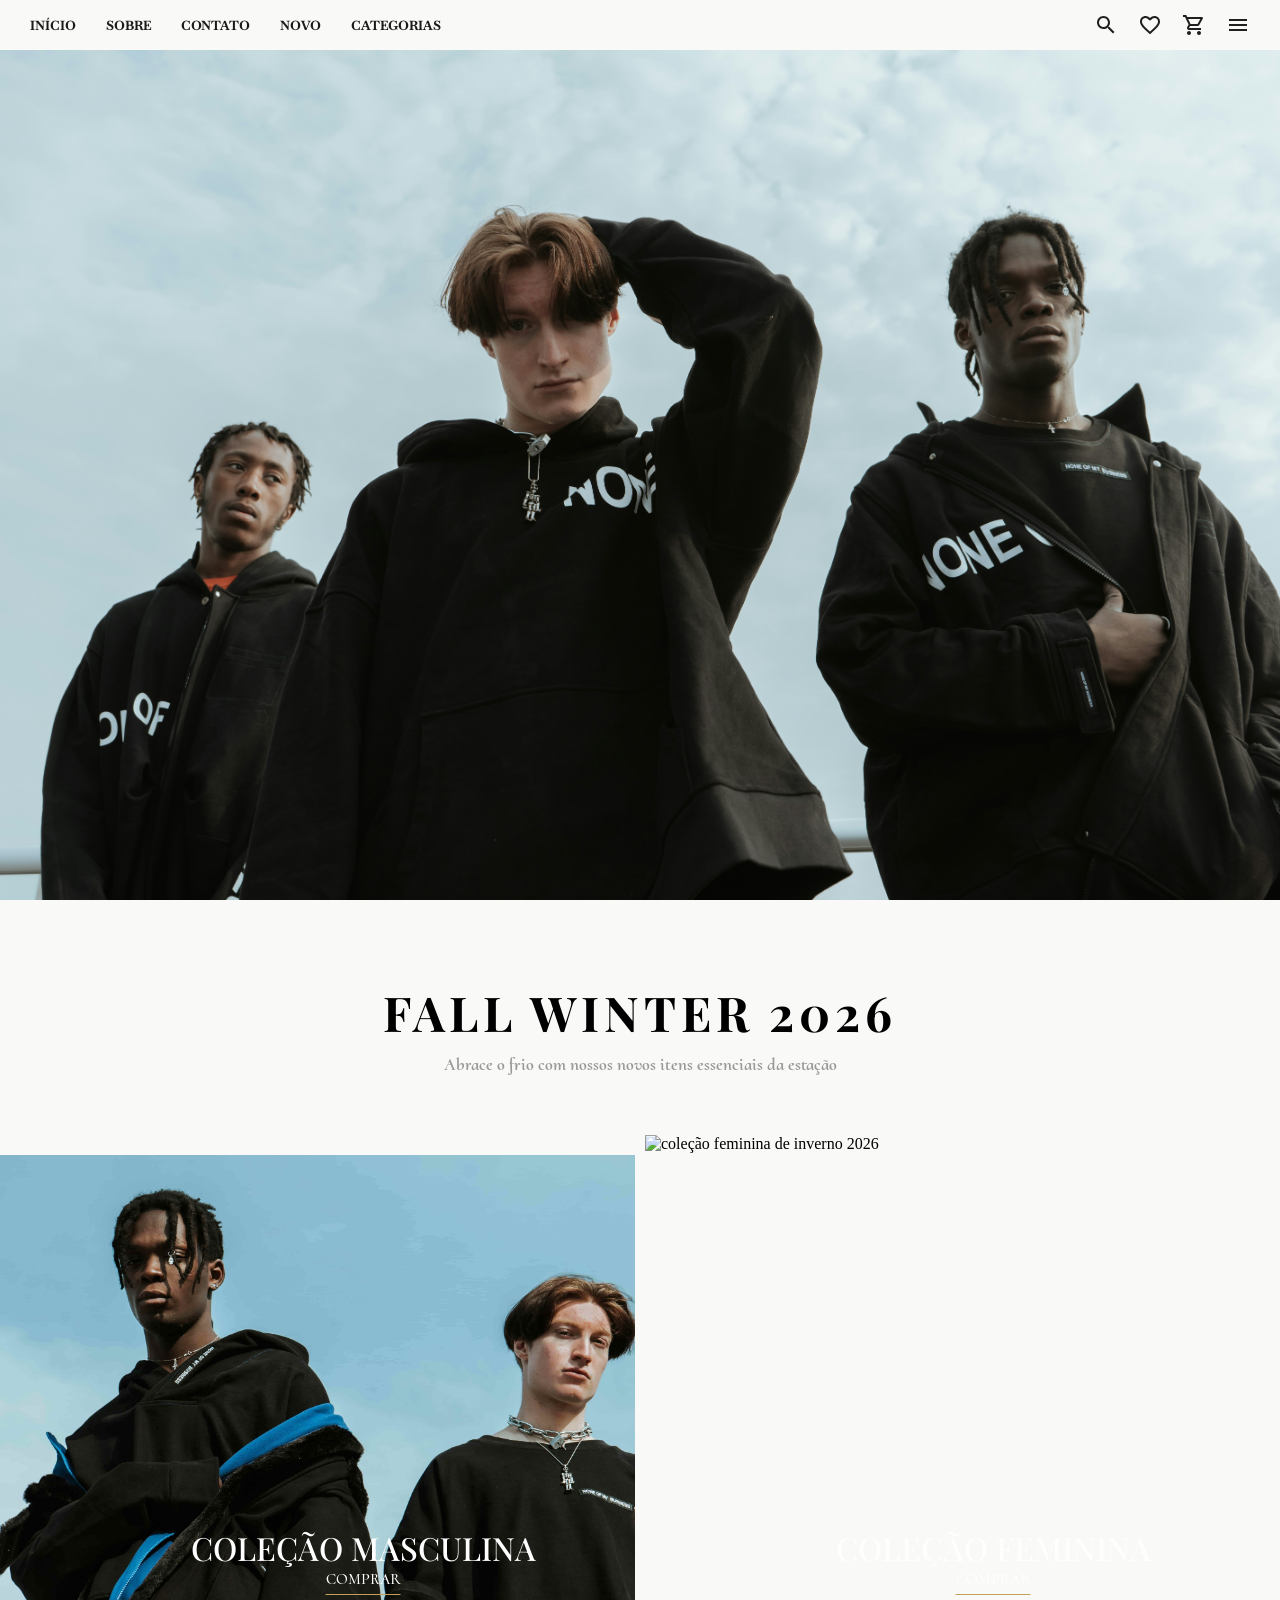
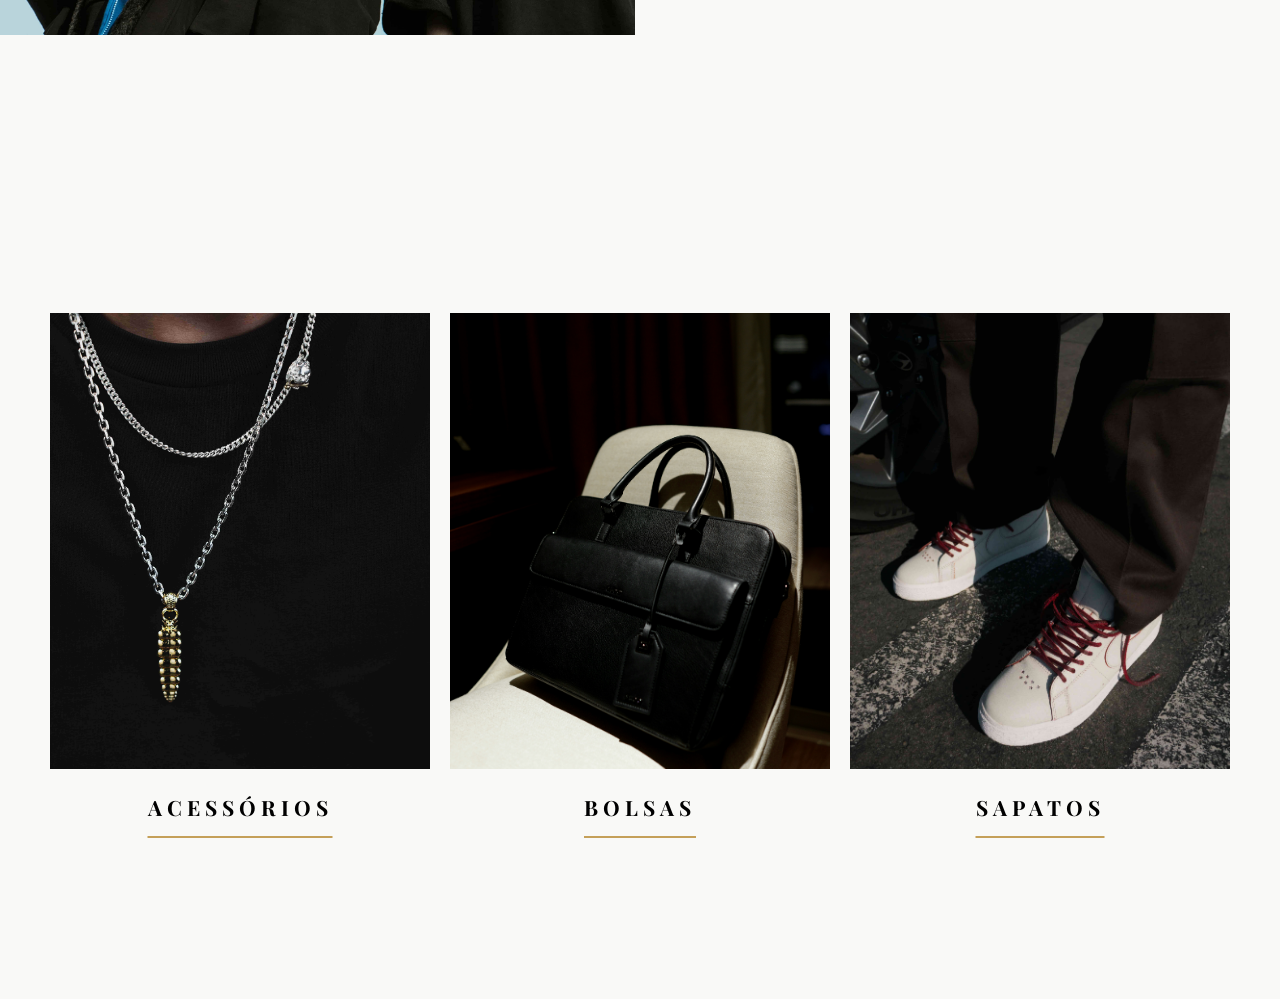
==== index.html @ 7ad7b685 "pagina sobre imagem loja matriz" ====
<!DOCTYPE html>
<html lang="pt-br">

<head>
  <meta charset="UTF-8">
  <meta name="viewport" content="width=device-width, initial-scale=1.0">
  <title>e-commerce</title>
  <link rel="stylesheet" href="css/style.css">

</head>

<body>
  <nav>
    <a href="index.html">INÍCIO</a>
    <a href="sobre.html#sobre">SOBRE</a>
    <a href="contato.html">CONTATO</a>
    <a href="novo.html">NOVO</a>
    <a href="categoria.html">CATEGORIAS</a>

    <!--icones-->
    <span class="icons">
      <a href="#"> <svg xmlns="http://www.w3.org/2000/svg" height="24px" viewBox="0 0 24 24" width="24px" fill="#1f1f1f">
          <path d="M0 0h24v24H0V0z" fill="none" />
          <path d="M15.5 14h-.79l-.28-.27C15.41 12.59 16 11.11 16 9.5 16 5.91 13.09 3 9.5 3S3 5.91 3 9.5 5.91 16 9.5 16c1.61 0 3.09-.59 4.23-1.57l.27.28v.79l5 4.99L20.49 19l-4.99-5zm-6 0C7.01 14 5 11.99 5 9.5S7.01 5 9.5 5 14 7.01 14 9.5 11.99 14 9.5 14z" />
        </svg></a>
      <a href="#"><svg xmlns="http://www.w3.org/2000/svg" height="24px" viewBox="0 0 24 24" width="24px" fill="#1f1f1f">
          <path d="M0 0h24v24H0V0z" fill="none" />
          <path d="M16.5 3c-1.74 0-3.41.81-4.5 2.09C10.91 3.81 9.24 3 7.5 3 4.42 3 2 5.42 2 8.5c0 3.78 3.4 6.86 8.55 11.54L12 21.35l1.45-1.32C18.6 15.36 22 12.28 22 8.5 22 5.42 19.58 3 16.5 3zm-4.4 15.55l-.1.1-.1-.1C7.14 14.24 4 11.39 4 8.5 4 6.5 5.5 5 7.5 5c1.54 0 3.04.99 3.57 2.36h1.87C13.46 5.99 14.96 5 16.5 5c2 0 3.5 1.5 3.5 3.5 0 2.89-3.14 5.74-7.9 10.05z" />
        </svg></a>
      <a href="#"><svg xmlns="http://www.w3.org/2000/svg" height="24px" viewBox="0 0 24 24" width="24px" fill="#1f1f1f">
          <path d="M0 0h24v24H0V0z" fill="none" />
          <path d="M15.55 13c.75 0 1.41-.41 1.75-1.03l3.58-6.49c.37-.66-.11-1.48-.87-1.48H5.21l-.94-2H1v2h2l3.6 7.59-1.35 2.44C4.52 15.37 5.48 17 7 17h12v-2H7l1.1-2h7.45zM6.16 6h12.15l-2.76 5H8.53L6.16 6zM7 18c-1.1 0-1.99.9-1.99 2S5.9 22 7 22s2-.9 2-2-.9-2-2-2zm10 0c-1.1 0-1.99.9-1.99 2s.89 2 1.99 2 2-.9 2-2-.9-2-2-2z" />
        </svg></a>
      <a href="#"><svg xmlns="http://www.w3.org/2000/svg" height="24px" viewBox="0 0 24 24" width="24px" fill="#1f1f1f">
          <path d="M0 0h24v24H0V0z" fill="none" />
          <path d="M3 18h18v-2H3v2zm0-5h18v-2H3v2zm0-7v2h18V6H3z" />
        </svg></a>
    </span>
  </nav>
  </nav>
  <header class="hero"></header>

  <main>
    <section class="colecao">
      <div class="intro-colecao">
        <h1>FALL WINTER 2026</h1>
        <p>Abrace o frio com nossos novos itens essenciais da estação</p>
      </div>
      <div class="grid-imagens">
        <div class="box-colecao">
          <figure>
            <img src="img.jpg/homens3.0.jpg" alt="coleção masculina de inverno 2026" width="500" height="500" loading="lazy">
            <div class="text-colecao">
              <figcaption>COLEÇÃO MASCULINA</figcaption>
              <a href="#" class="botao-colecao-comprar">COMPRAR</a>
            </div>
          </figure>
        </div>
        <div class="box-colecao">
          <figure>
            <img src="img.jpg/meninanomar.png" alt="coleção feminina de inverno 2026" width="500" height="500" loading="lazy">
            <div class="text-colecao">
              <figcaption>COLEÇÃO FEMININA</figcaption>
              <a href="#" class="botao-colecao-comprar">COMPRAR</a>
            </div>
          </figure>
        </div>
      </div>
    </section>

    <!--categorias-->

    <div class="categorias">
      <section>
        <figure>
          <a href="">
            <img src="img.jpg/acessorio (1).jpg" alt="acessorios" width="600" height="600" loading="lazy">
          </a>
         <h2 class="texto-categorias">ACESSÓRIOS</h2>
        </figure> 
      </section>
      <section>
        <figure>
          <a href="">
            <img src="img.jpg/bolsa1.jpg" alt="BOLSAS" width="600" height="600" loading="lazy">
          </a>
          <h2 class="texto-categorias">BOLSAS</h2>
        </figure>
      </section>
      <section>
        <figure>
          <a href="">
            <img src="img.jpg/sapato (1).jpg" alt="SAPATOS" width="600" height="600" loading="lazy">
          </a>
          <h2 class="texto-categorias">SAPATOS</h2>
        </figure>
      </section>
    </div>
  </main>
</body>

</html>
---- css/style.css ----
@import url('https://fonts.googleapis.com/css2?family=Baskervville+SC:wght@455&family=Cormorant+Upright:wght@300;400;500;600;700&family=Montserrat:ital,wght@0,100..900;1,100..900&family=Playfair+Display:ital,wght@0,400..900;1,400..900&display=swap');

:root {
  --texto1: #1a1a1a;
  --texto2: #fefefe;
  --detalhes: #c5a059;
  --fundo: #f9f9f7;
  --superficie: rgb(153, 153, 153);
  --font1: "Playfair Display", serif;
  --font2: "Baskervville SC", serif;
  --font3: "Cormorant Upright", serif;
}
*,
*::before,
*::after {
  box-sizing: border-box;
  margin: 0;
  padding: 0;
}
body {
  background-color: var(--fundo);
}
.hero {
  height: 100vh;
  background-image: url("../img.jpg/homenss.jpg");
  background-size: cover;
  background-position: center;
  background-repeat: no-repeat;
}

nav {
  background-color: var(--fundo);
  display: flex;
  padding: 0 30px;
  height: 50px;
  gap: 30px;
  align-items: center;
  position: fixed;
  width: 100vw;
  z-index: 1;
}
nav a {
  text-decoration: none;
  color: var(--texto1);
  font-family: var(--font2);
  font-size: 13px;
  font-weight: 700;

  display: flex;
  justify-content: right;
}
nav a:hover {
  color: var(--superficie);
}
.icons {
  display: flex;
  margin-left: auto;
  gap: 20px;
}
.icons svg:hover {
  fill: var(--superficie); /*muda a cor dos icones*/
}
.colecao {
  display: grid;
  grid-template-columns: 1fr 1fr;
  width: 100%;
  height: auto;
  gap: 1%;
}
.box-colecao {
  position: relative;
  overflow: hidden;
  transition:
    transform 0.8s ease,
    opacity 0.3s;
}
.grid-imagens {
  display: grid;
  grid-template-columns: 1fr 1fr;
  width: 100%;
  gap: 10px;
}
.colecao {
  display: flex;
  flex-direction: column; /* Empilha a introdução em cima do grid */
  align-items: center;
  padding: 80px 0;
  width: 100%;
}

.intro-colecao {
  text-align: center;
  margin-bottom: 60px;
  padding: 0 20px;
}

.intro-colecao h1 {
  font-family: var(--font1);
  font-size: 3rem;
  letter-spacing: 5px;
  text-transform: uppercase;
  margin-bottom: 10px;
}

.intro-colecao p {
  font-family: var(--font3);
  font-size: 1.1rem;
  max-width: 500px;
  margin: 0 auto;
  color: var(--superficie);
  font-weight: 900;
}
.box-colecao img {
  width: 100%;
  object-fit: cover;
  object-position: 0 20px;
}
.box-colecao:hover {
  opacity: 0.8;
  transform: scale(1.03);
}
.text-colecao {
  position: absolute;
  bottom: 10%;
  left: 30%;
}

.botao-colecao-comprar {
  text-decoration: none;
  color: var(--texto2);
  font-family: var(--font3);
  font-weight: 500;
  font-size: medium;
  text-decoration: underline;
  text-underline-offset: 10px;
  text-decoration-color: var(--detalhes);
  display: flex;
  justify-content: center;
}
figcaption {
  color: var(--texto2);
  font-family: var(--font1);
  font-size: xx-large;
  font-weight: 500;
}
.categorias {
  display: flex;
  justify-content: center; 
  margin-top: 10rem;
  width: 100%;
 min-height: 80vh;
  gap: 20px;
  padding: 0 50px;

}
.categorias section {
  display: flex;
  flex-direction: column;
  text-align: center;
  justify-content: center;
  font-family: var(--font1);
  font-size: 14px;
  letter-spacing: 5px; 
  text-decoration: underline;
  text-underline-offset: 20px;
  text-decoration-color: var(--detalhes);
  text-transform: uppercase;
}
.texto-categorias{
 padding-top: 20px;
}

.categorias img {
  max-width: 100%;
  max-height: 70%;
  object-fit: cover;
  transition:
    transform 0.5s ease-in-out,
    opacity 0.9s ease-in-out;
    

}
.categorias img:hover {
  opacity: 0.8;
  transform: scale(1.03);
}
.auravera{
  color: var(--texto1);
  font-family: var(--font1);
  font-weight: 800;
  font-size: 80px;
}
.sitacao{
  font-family: var(--font3);
  font-size: 20px;
  font-weight: 800;
  font-style: italic;
  color: var(--superficie);
}
.box-destaque{
  display: grid;
  justify-content: center;
 text-align: center;
 margin: 100px;
}
.sobre-box {
  display: flex;
  align-items: center;
  justify-content: center; 
  width: 90%;            
  max-width: 1200px;     
  margin: 0 auto;        
  gap: 80px;            
}
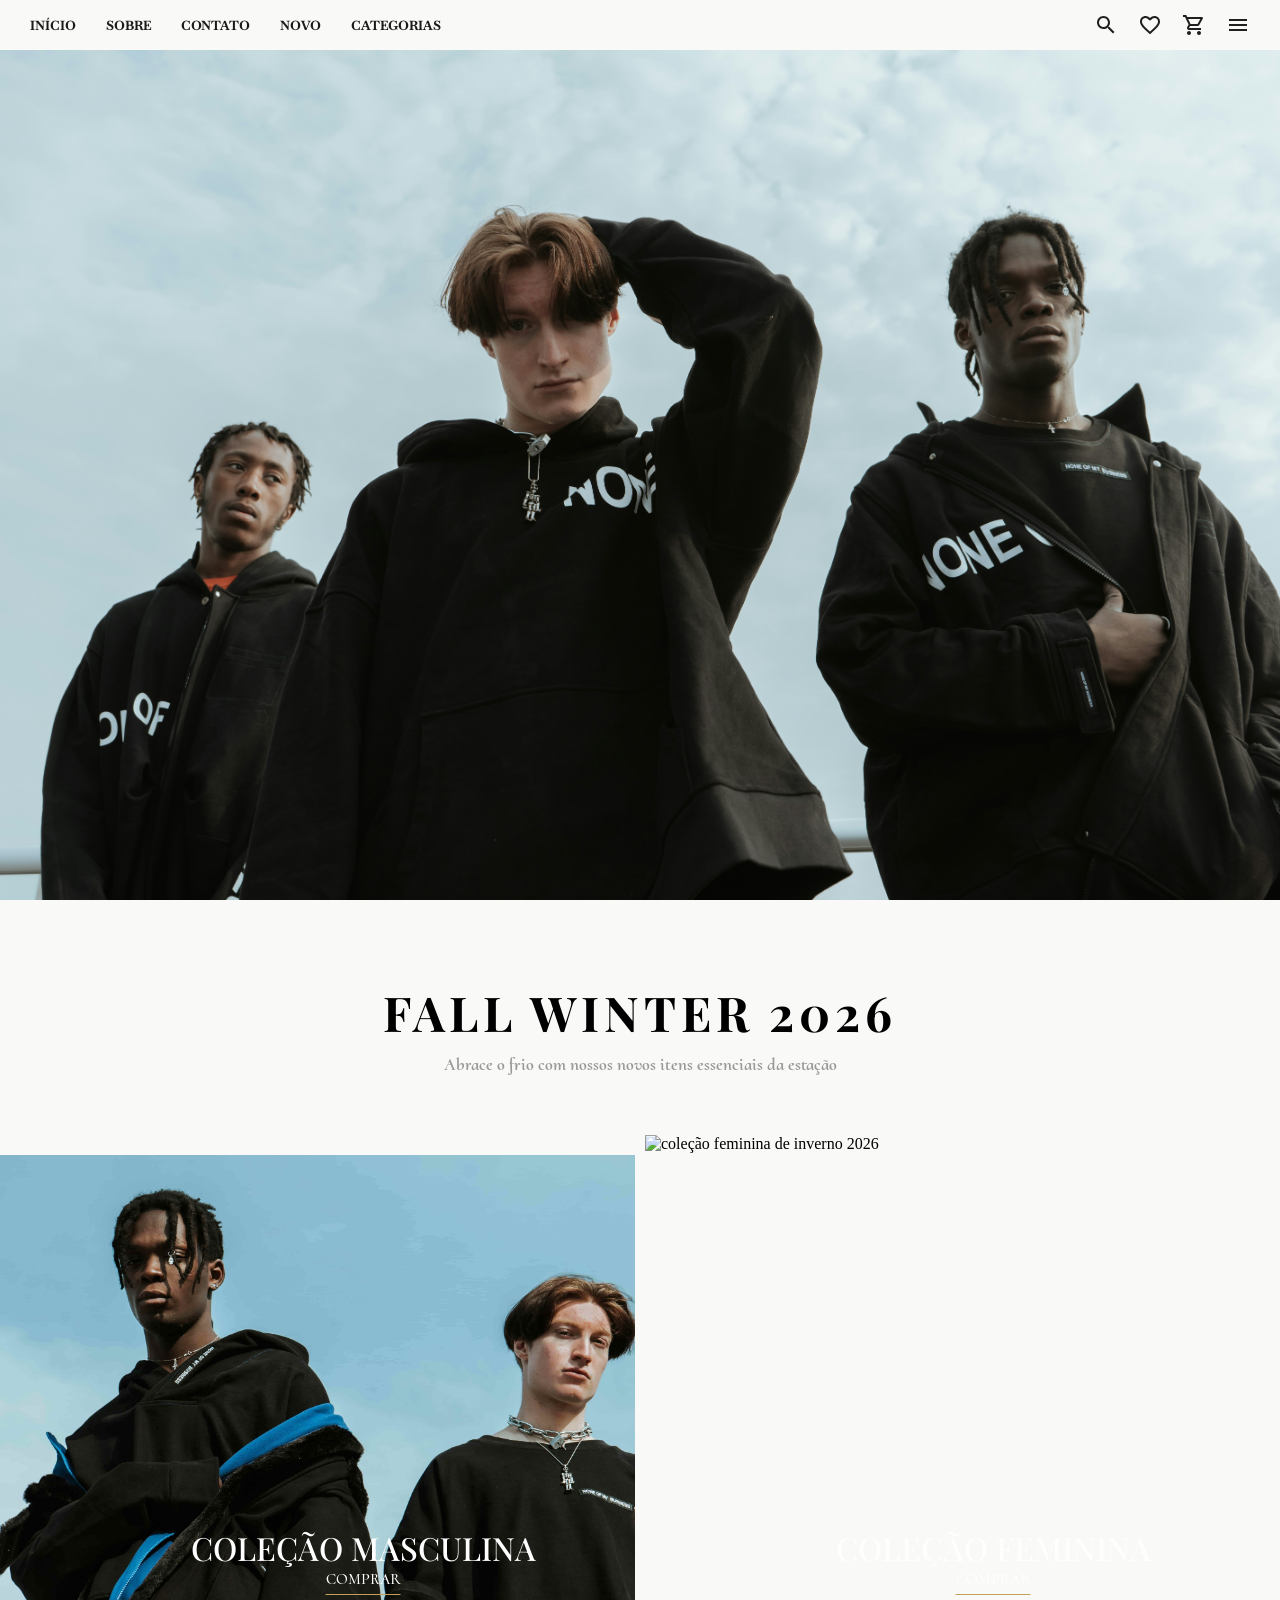
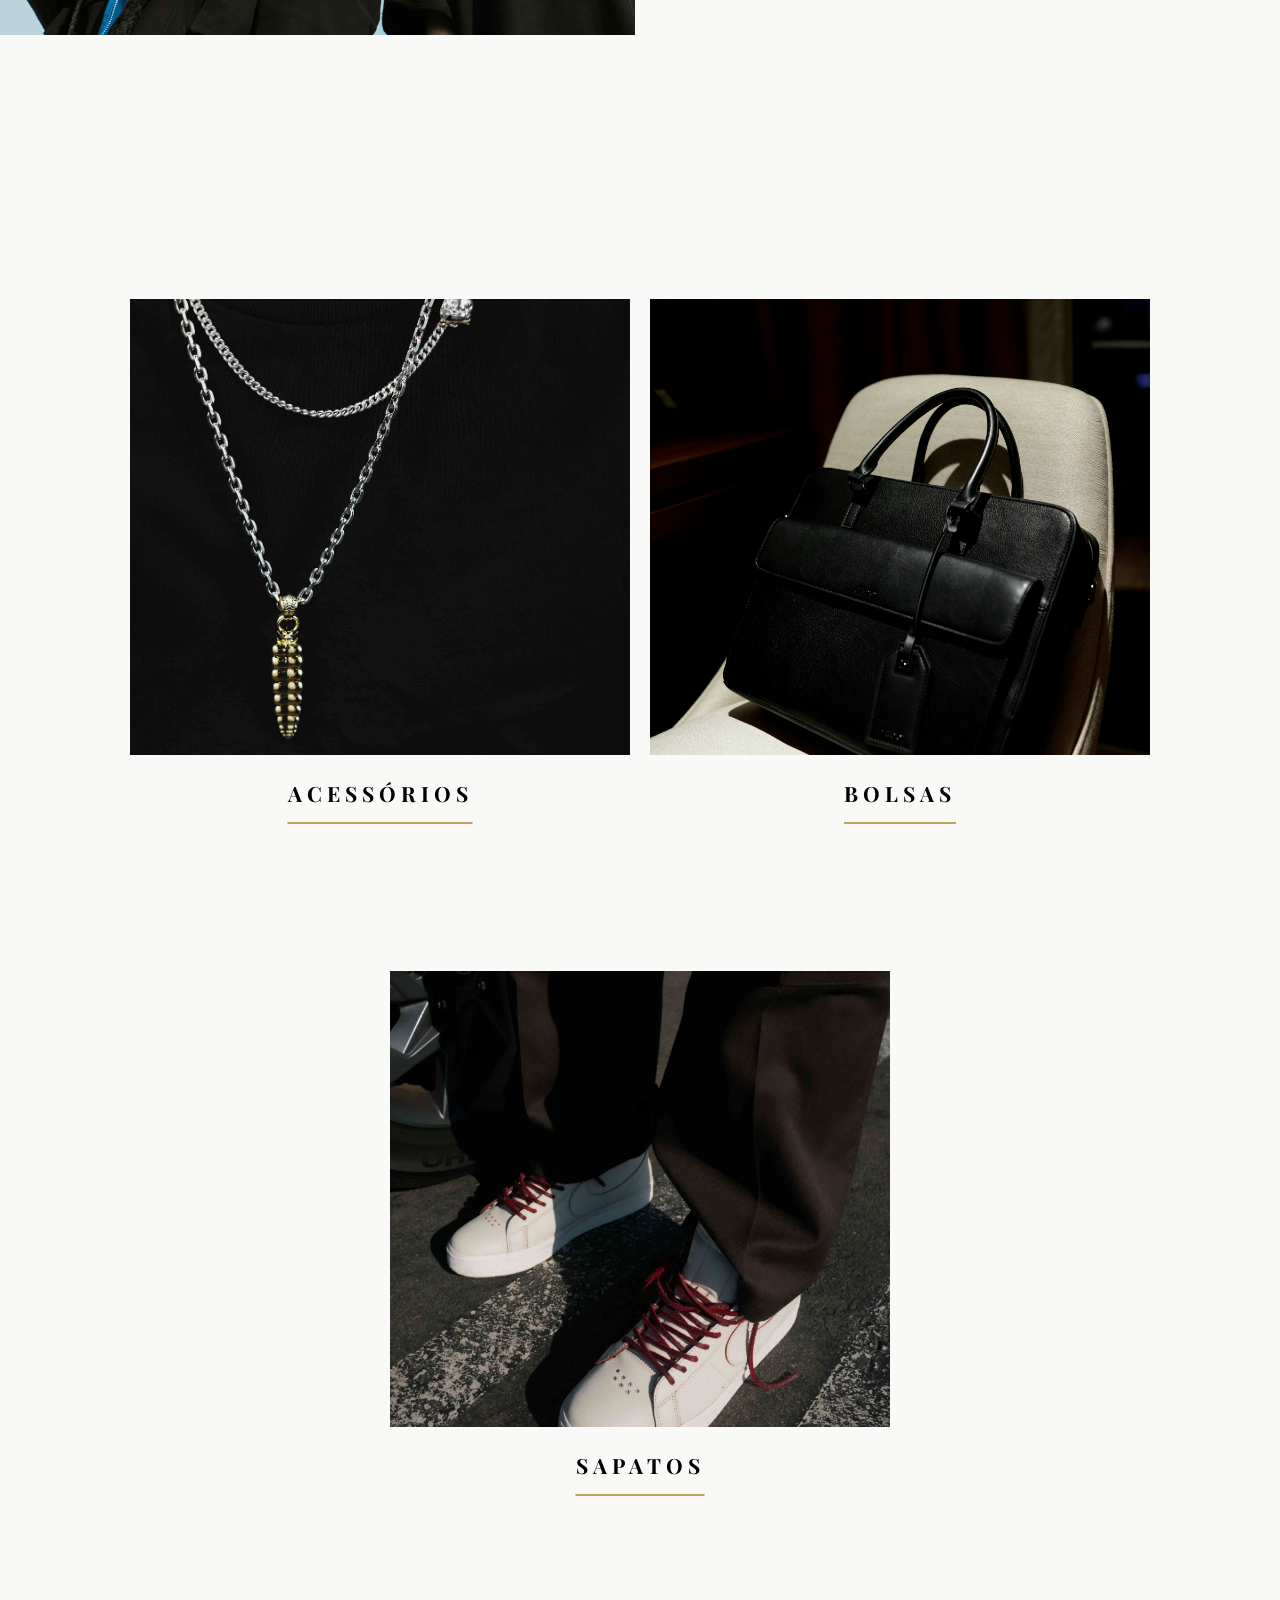
==== commit ce3630e0: "pagina sobre, imagem do tecido e divisão de colunas" ====
--- a/index.html
+++ b/index.html
@@ -74,7 +74,7 @@
       <section>
         <figure>
           <a href="">
-            <img src="img.jpg/acessorio (1).jpg" alt="acessorios" width="600" height="600" loading="lazy">
+            <img src="img.jpg/acessorio (1).jpg" alt="acessorios" width="500" height="600" loading="lazy">
           </a>
          <h2 class="texto-categorias">ACESSÓRIOS</h2>
         </figure> 
@@ -82,7 +82,7 @@
       <section>
         <figure>
           <a href="">
-            <img src="img.jpg/bolsa1.jpg" alt="BOLSAS" width="600" height="600" loading="lazy">
+            <img src="img.jpg/bolsa1.jpg" alt="BOLSAS" width="500" height="600" loading="lazy">
           </a>
           <h2 class="texto-categorias">BOLSAS</h2>
         </figure>
@@ -90,7 +90,7 @@
       <section>
         <figure>
           <a href="">
-            <img src="img.jpg/sapato (1).jpg" alt="SAPATOS" width="600" height="600" loading="lazy">
+            <img src="img.jpg/sapato (1).jpg" alt="SAPATOS" width="500" height="600" loading="lazy">
           </a>
           <h2 class="texto-categorias">SAPATOS</h2>
         </figure>
--- a/css/style.css
+++ b/css/style.css
@@ -1,4 +1,4 @@
-@import url('https://fonts.googleapis.com/css2?family=Baskervville+SC:wght@455&family=Cormorant+Upright:wght@300;400;500;600;700&family=Montserrat:ital,wght@0,100..900;1,100..900&family=Playfair+Display:ital,wght@0,400..900;1,400..900&display=swap');
+@import url("https://fonts.googleapis.com/css2?family=Baskervville+SC:wght@455&family=Cormorant+Upright:wght@300;400;500;600;700&family=Montserrat:ital,wght@0,100..900;1,100..900&family=Playfair+Display:ital,wght@0,400..900;1,400..900&display=swap");
 
 :root {
   --texto1: #1a1a1a;
@@ -9,6 +9,7 @@
   --font1: "Playfair Display", serif;
   --font2: "Baskervville SC", serif;
   --font3: "Cormorant Upright", serif;
+  --leitura4: "Montserrat", sans-serif; /*textos de leitura*/
 }
 *,
 *::before,
@@ -26,7 +27,7 @@
   background-size: cover;
   background-position: center;
   background-repeat: no-repeat;
-}
+} /*imagem de destaque dos tres modelos*/
 
 nav {
   background-color: var(--fundo);
@@ -36,30 +37,33 @@
   gap: 30px;
   align-items: center;
   position: fixed;
-  width: 100vw;
+  width: 100%;
   z-index: 1;
-}
+} /*barra de navegação*/
 nav a {
   text-decoration: none;
   color: var(--texto1);
   font-family: var(--font2);
   font-size: 13px;
   font-weight: 700;
-
   display: flex;
   justify-content: right;
-}
+} /*os botoes da nav*/
+
 nav a:hover {
   color: var(--superficie);
-}
+} /*efeito  de cor ao passar o mouse nos botões da nav*/
+
 .icons {
   display: flex;
   margin-left: auto;
   gap: 20px;
-}
+}/*icones da mav*/
+
 .icons svg:hover {
-  fill: var(--superficie); /*muda a cor dos icones*/
-}
+  fill: var(--superficie);
+}/*efeito de cor ao passar o mouse nos icones da nav*/
+
 .colecao {
   display: grid;
   grid-template-columns: 1fr 1fr;
@@ -76,7 +80,7 @@
 }
 .grid-imagens {
   display: grid;
-  grid-template-columns: 1fr 1fr;
+  grid-template-columns: repeat(auto-fit, minmax(300px, 1fr));
   width: 100%;
   gap: 10px;
 }
@@ -145,13 +149,13 @@
 }
 .categorias {
   display: flex;
-  justify-content: center; 
-  margin-top: 10rem;
-  width: 100%;
- min-height: 80vh;
+  flex-wrap: wrap;
+  justify-content: center;
+  margin-top: 20vh;
+  width: 100%;
+  min-height: auto;
   gap: 20px;
   padding: 0 50px;
-
 }
 .categorias section {
   display: flex;
@@ -160,14 +164,14 @@
   justify-content: center;
   font-family: var(--font1);
   font-size: 14px;
-  letter-spacing: 5px; 
+  letter-spacing: 5px;
   text-decoration: underline;
   text-underline-offset: 20px;
   text-decoration-color: var(--detalhes);
   text-transform: uppercase;
 }
-.texto-categorias{
- padding-top: 20px;
+.texto-categorias {
+  padding-top: 20px;
 }
 
 .categorias img {
@@ -177,38 +181,87 @@
   transition:
     transform 0.5s ease-in-out,
     opacity 0.9s ease-in-out;
-    
-
 }
 .categorias img:hover {
   opacity: 0.8;
   transform: scale(1.03);
 }
-.auravera{
+.auravera {
   color: var(--texto1);
   font-family: var(--font1);
   font-weight: 800;
   font-size: 80px;
 }
-.sitacao{
+.sitacao {
   font-family: var(--font3);
   font-size: 20px;
   font-weight: 800;
   font-style: italic;
   color: var(--superficie);
 }
-.box-destaque{
+.box-destaque {
   display: grid;
   justify-content: center;
- text-align: center;
- margin: 100px;
+  text-align: center;
+  margin: 100px;
 }
 .sobre-box {
   display: flex;
+  align-items: flex-start;
+  justify-content: center;
+  max-width: 1200px;
+  margin: 0 auto;
+  gap: 100px;
+ 
+}
+
+.sobre h2,
+.sobre h3,
+.sobre h4 {
+  font-family: var(--font1);
+  font-size: 1.5rem;
+  letter-spacing: 3px;
+  text-transform: uppercase; /*tudo maiusculo*/
+  margin-bottom: 1rem;
+  display: flex;
   align-items: center;
-  justify-content: center; 
-  width: 90%;            
-  max-width: 1200px;     
-  margin: 0 auto;        
-  gap: 80px;            
+  gap: 15px;
+  padding: 40px;
+}
+/* traço dourado antes do texto */
+.texto::before {
+  content: "";
+  width: 50px;
+  height: 2px;
+  background-color: var(--detalhes);
+  display: inline-block;
+}
+.sobre p {
+  font-family: var(--leitura4);
+  font-weight: 400;
+  line-height: 1.8; /*espaço entre as letras*/
+  text-align: justify;
+margin-bottom:  100px;
+}
+#sobre{
+padding:50px 0;
+} /*dá o espaço necessario para a ancora encaixar o nome da Aurora*/
+.matriz {
+  border-radius: 4px;
+  transition: transform 0.5s;
+}/*arredonda a borda da foto da matriz e prepara o hover*/
+.matriz:hover {
+  transform: scale(1.03);
+}/*faz a foto da matriz crescer*/
+.matriz-texto {
+  color: var(--superficie);
+  font-size: 20px;
+  font-family: var(--font1);
+  margin: 10px;
+} /*loja matriz- milão*/
+
+.sobre-texto{
+   border-right: solid 1px var(--superficie);
+   padding-right: 40px;
+   margin-right: 40px;
 }
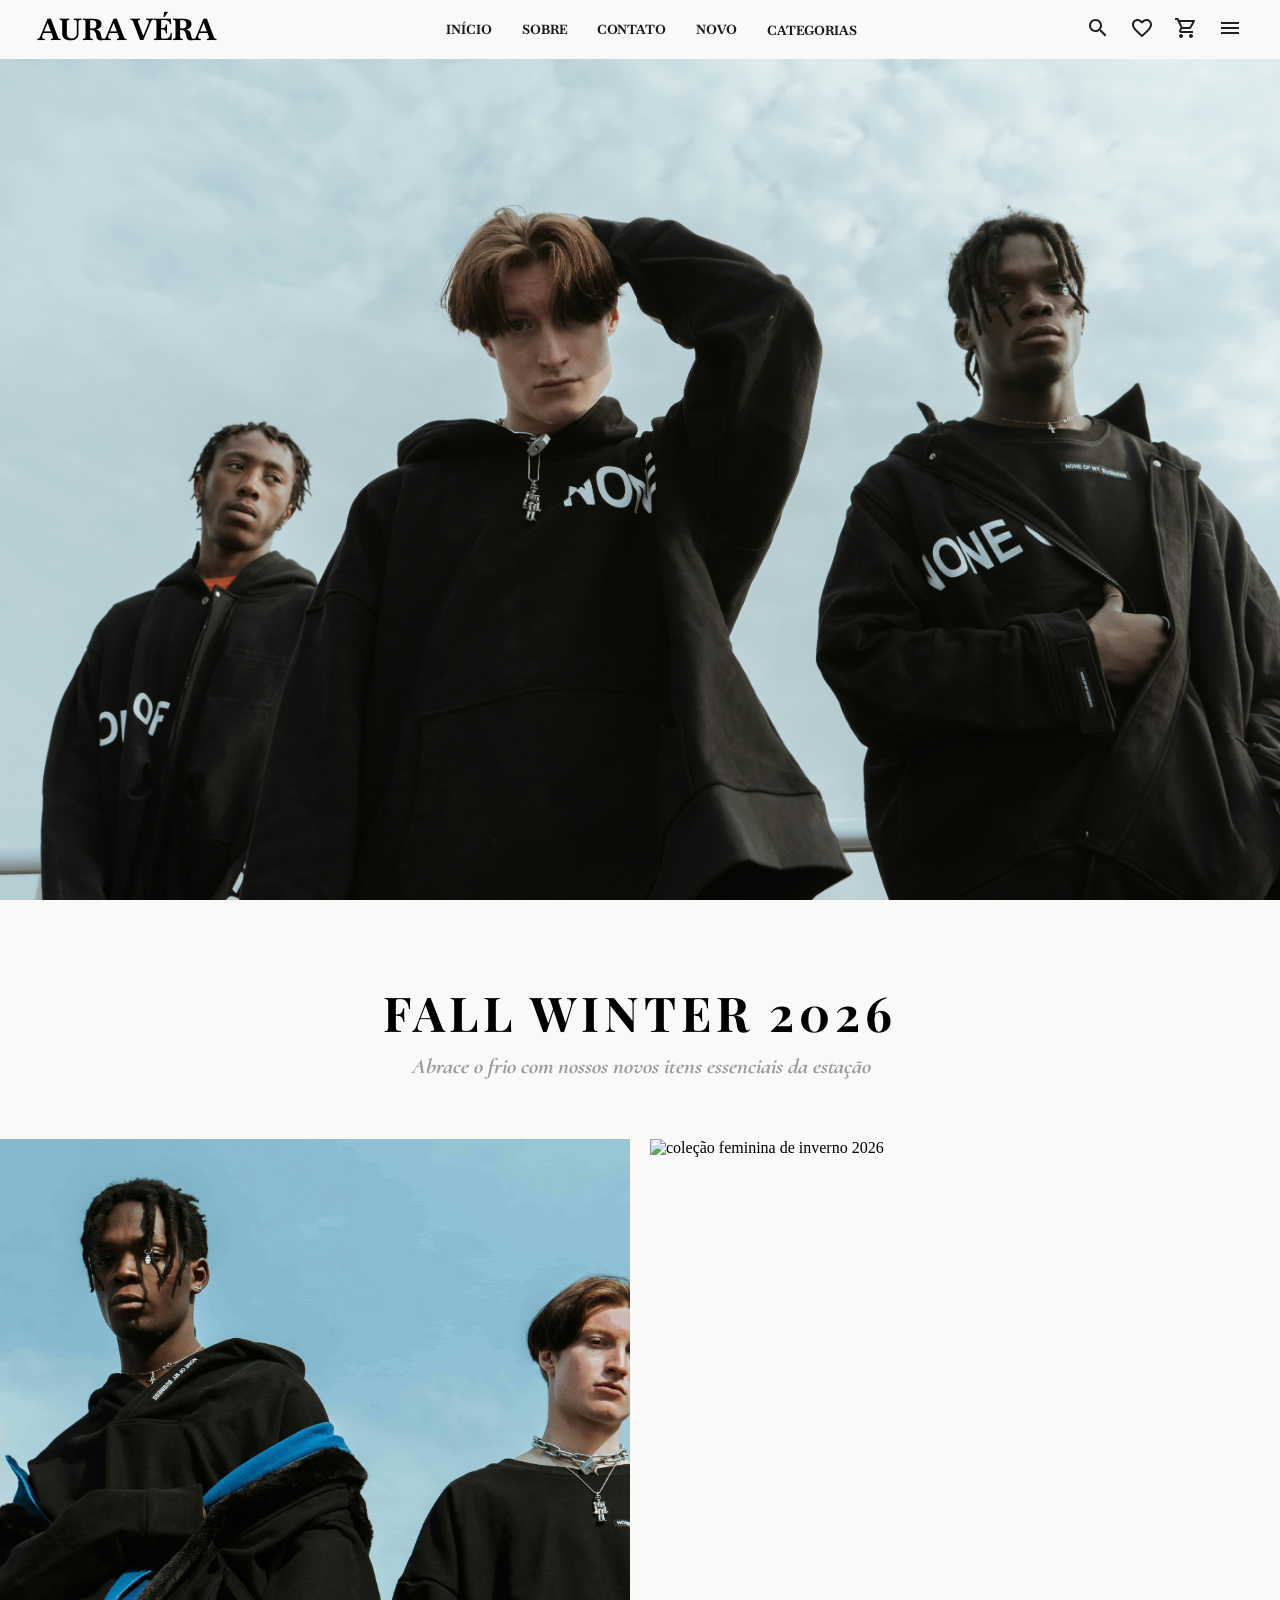
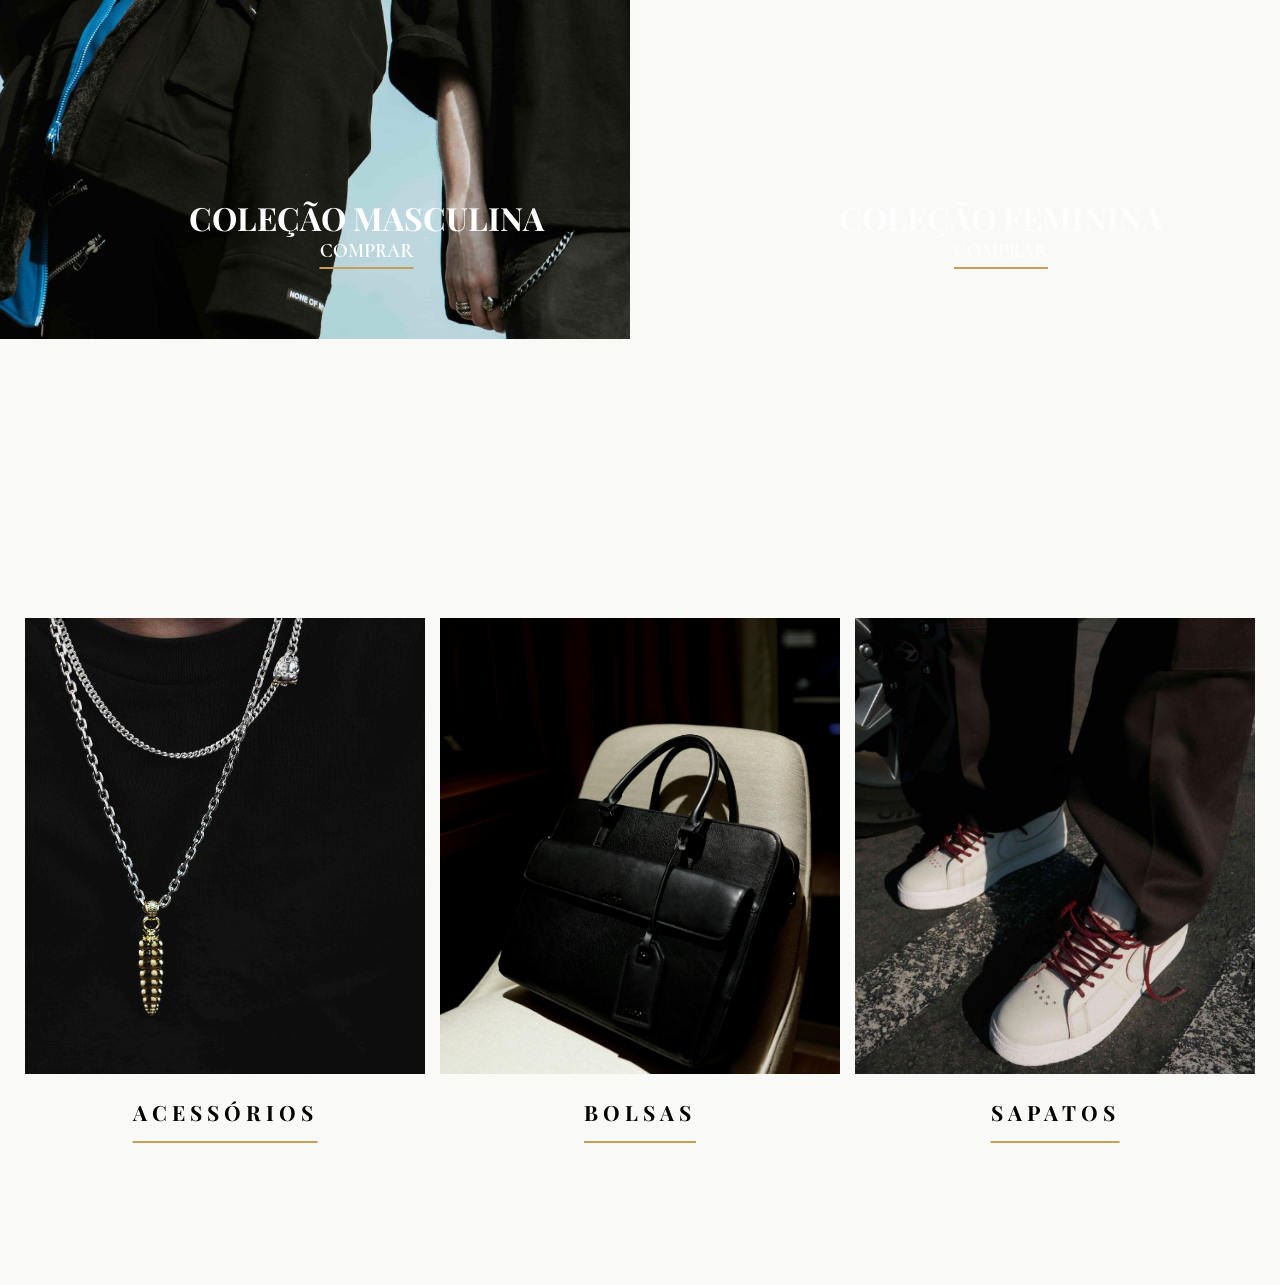
==== commit 4eab3150: "dropdow" ====
--- a/index.html
+++ b/index.html
@@ -11,12 +11,39 @@
 
 <body>
   <nav>
-    <a href="index.html">INÍCIO</a>
-    <a href="sobre.html#sobre">SOBRE</a>
-    <a href="contato.html">CONTATO</a>
-    <a href="novo.html">NOVO</a>
-    <a href="categoria.html">CATEGORIAS</a>
+    <h1 class="logo">AURA VÉRA</h1>
+    <div class="nav-links">
+      <a href="index.html">INÍCIO</a>
+      <a href="sobre.html#sobre">SOBRE</a>
+      <a href="contato.html#contato">CONTATO</a>
+      <a href="novo.html#novo">NOVO</a>
+      <div class="nav-item-mega">
+        <a class="categorias-botao" href="#">CATEGORIAS</a>
 
+        <div class="mega-menu">
+          <div class="mega-container">
+            <div class="mega-col">
+              <h3>COLEÇÕES</h3>
+              <a href="#">Velour Force 2026</a>
+              <a href="#">clássico</a>
+              <a href="#">street</a>
+            </div>
+
+            <div class="mega-col">
+              <h3>CATEGORIAS</h3>
+              <a href="#">Tênis</a>
+              <a href="#">Bolsas</a>
+              <a href="#">Vestidos</a>
+            </div>
+
+            <div class="mega-col mega-img">
+              <a href=""><img src="img.jpg/bolsa2 (1).jpg" alt="Destaque"></a>
+              <p>A BAG MAIS COMPRADA DO MOMENTO</p>
+            </div>
+          </div>
+        </div>
+      </div>
+    </div>
     <!--icones-->
     <span class="icons">
       <a href="#"> <svg xmlns="http://www.w3.org/2000/svg" height="24px" viewBox="0 0 24 24" width="24px" fill="#1f1f1f">
@@ -49,7 +76,7 @@
       <div class="grid-imagens">
         <div class="box-colecao">
           <figure>
-            <img src="img.jpg/homens3.0.jpg" alt="coleção masculina de inverno 2026" width="500" height="500" loading="lazy">
+            <img src="img.jpg/homens3.0.jpg" alt="coleção masculina de inverno 2026" width="500" height="800" loading="lazy">
             <div class="text-colecao">
               <figcaption>COLEÇÃO MASCULINA</figcaption>
               <a href="#" class="botao-colecao-comprar">COMPRAR</a>
@@ -58,7 +85,7 @@
         </div>
         <div class="box-colecao">
           <figure>
-            <img src="img.jpg/meninanomar.png" alt="coleção feminina de inverno 2026" width="500" height="500" loading="lazy">
+            <img src="img.jpg/meninanomar.png" alt="coleção feminina de inverno 2026" width="500" height="800" loading="lazy">
             <div class="text-colecao">
               <figcaption>COLEÇÃO FEMININA</figcaption>
               <a href="#" class="botao-colecao-comprar">COMPRAR</a>
@@ -74,15 +101,15 @@
       <section>
         <figure>
           <a href="">
-            <img src="img.jpg/acessorio (1).jpg" alt="acessorios" width="500" height="600" loading="lazy">
+            <img src="img.jpg/acessorio (1).jpg" alt="acessorios" width="400" height="600" loading="lazy" class="categoria-img">
           </a>
-         <h2 class="texto-categorias">ACESSÓRIOS</h2>
-        </figure> 
+          <h2 class="texto-categorias">ACESSÓRIOS</h2>
+        </figure>
       </section>
       <section>
         <figure>
           <a href="">
-            <img src="img.jpg/bolsa1.jpg" alt="BOLSAS" width="500" height="600" loading="lazy">
+            <img src="img.jpg/bolsa1.jpg" alt="BOLSAS" width="400" height="600" loading="lazy" class="categoria-img">
           </a>
           <h2 class="texto-categorias">BOLSAS</h2>
         </figure>
@@ -90,7 +117,7 @@
       <section>
         <figure>
           <a href="">
-            <img src="img.jpg/sapato (1).jpg" alt="SAPATOS" width="500" height="600" loading="lazy">
+            <img src="img.jpg/tenisbranco.png" alt="SAPATOS" width="400" height="600" loading="lazy" class="categoria-img">
           </a>
           <h2 class="texto-categorias">SAPATOS</h2>
         </figure>
--- a/css/style.css
+++ b/css/style.css
@@ -5,7 +5,7 @@
   --texto2: #fefefe;
   --detalhes: #c5a059;
   --fundo: #f9f9f7;
-  --superficie: rgb(153, 153, 153);
+  --superficie: #999;
   --font1: "Playfair Display", serif;
   --font2: "Baskervville SC", serif;
   --font3: "Cormorant Upright", serif;
@@ -20,8 +20,17 @@
 }
 body {
   background-color: var(--fundo);
+
+}
+.logo
+{
+  font-family: var(--font2);
+  font-weight: 800;
+  font-size: 30px;
+
 }
 .hero {
+  width: 100%;
   height: 100vh;
   background-image: url("../img.jpg/homenss.jpg");
   background-size: cover;
@@ -29,26 +38,32 @@
   background-repeat: no-repeat;
 } /*imagem de destaque dos tres modelos*/
 
+.nav-links {
+   display: flex;
+  justify-content: center;
+  gap: 30px;
+
+}
 nav {
   background-color: var(--fundo);
   display: flex;
-  padding: 0 30px;
-  height: 50px;
-  gap: 30px;
+  justify-content: space-between;
+  flex-wrap: wrap;
+  padding: 10px 3%;
+ min-height: 40px;
   align-items: center;
   position: fixed;
   width: 100%;
-  z-index: 1;
+  z-index: 10;
 } /*barra de navegação*/
-nav a {
+.nav-links a {
   text-decoration: none;
   color: var(--texto1);
   font-family: var(--font2);
   font-size: 13px;
   font-weight: 700;
-  display: flex;
-  justify-content: right;
-} /*os botoes da nav*/
+ 
+}/*os botoes da nav*/
 
 nav a:hover {
   color: var(--superficie);
@@ -56,14 +71,16 @@
 
 .icons {
   display: flex;
-  margin-left: auto;
   gap: 20px;
-}/*icones da mav*/
+  justify-content: flex-end;
+} /*icones da mav*/
 
 .icons svg:hover {
   fill: var(--superficie);
-}/*efeito de cor ao passar o mouse nos icones da nav*/
-
+} /*efeito de cor ao passar o mouse nos icones da nav*/
+
+
+/*as duas imagens da nova coleção destacada*/
 .colecao {
   display: grid;
   grid-template-columns: 1fr 1fr;
@@ -78,11 +95,11 @@
     transform 0.8s ease,
     opacity 0.3s;
 }
-.grid-imagens {
+.grid-imagens { /* as imagens da coleção*/
   display: grid;
   grid-template-columns: repeat(auto-fit, minmax(300px, 1fr));
   width: 100%;
-  gap: 10px;
+  gap: 20px;
 }
 .colecao {
   display: flex;
@@ -108,16 +125,17 @@
 
 .intro-colecao p {
   font-family: var(--font3);
-  font-size: 1.1rem;
-  max-width: 500px;
+  font-size: 1.3rem;
+  max-width: 600px;
   margin: 0 auto;
   color: var(--superficie);
   font-weight: 900;
+  font-style: italic;
 }
 .box-colecao img {
   width: 100%;
   object-fit: cover;
-  object-position: 0 20px;
+  object-position: center;
 }
 .box-colecao:hover {
   opacity: 0.8;
@@ -130,22 +148,25 @@
 }
 
 .botao-colecao-comprar {
-  text-decoration: none;
   color: var(--texto2);
   font-family: var(--font3);
-  font-weight: 500;
-  font-size: medium;
+  font-weight: 900;
+  font-size: 20px;
   text-decoration: underline;
   text-underline-offset: 10px;
   text-decoration-color: var(--detalhes);
   display: flex;
   justify-content: center;
+
+}
+.botao-colecao-comprar:hover{
+color: var(--detalhes);
 }
 figcaption {
   color: var(--texto2);
   font-family: var(--font1);
   font-size: xx-large;
-  font-weight: 500;
+  font-weight: 700;
 }
 .categorias {
   display: flex;
@@ -154,9 +175,10 @@
   margin-top: 20vh;
   width: 100%;
   min-height: auto;
-  gap: 20px;
-  padding: 0 50px;
-}
+  gap: 15px;
+  padding: 15px;
+}
+
 .categorias section {
   display: flex;
   flex-direction: column;
@@ -186,6 +208,9 @@
   opacity: 0.8;
   transform: scale(1.03);
 }
+
+/*pagina sobre*/
+
 .auravera {
   color: var(--texto1);
   font-family: var(--font1);
@@ -199,20 +224,20 @@
   font-style: italic;
   color: var(--superficie);
 }
-.box-destaque {
+.box-destaque { /* é todo o conteudo, o texto aura vera, sobre e as imagens */
   display: grid;
   justify-content: center;
   text-align: center;
-  margin: 100px;
-}
-.sobre-box {
-  display: flex;
-  align-items: flex-start;
+  margin: 0 100px;
+ 
+}
+.sobre-box {/*apenas o sobre e as imagens*/
+  display: flex;
+
   justify-content: center;
   max-width: 1200px;
-  margin: 0 auto;
-  gap: 100px;
- 
+  margin:  auto;
+  gap: 20px;
 }
 
 .sobre h2,
@@ -241,27 +266,295 @@
   font-weight: 400;
   line-height: 1.8; /*espaço entre as letras*/
   text-align: justify;
-margin-bottom:  100px;
-}
-#sobre{
-padding:50px 0;
+  margin-bottom: 100px;
+}
+#sobre {
+  padding: 50px 0;
 } /*dá o espaço necessario para a ancora encaixar o nome da Aurora*/
 .matriz {
   border-radius: 4px;
   transition: transform 0.5s;
-}/*arredonda a borda da foto da matriz e prepara o hover*/
+} /*arredonda a borda da foto da matriz e prepara o hover*/
 .matriz:hover {
   transform: scale(1.03);
-}/*faz a foto da matriz crescer*/
+} /*faz a foto da matriz crescer*/
 .matriz-texto {
   color: var(--superficie);
   font-size: 20px;
-  font-family: var(--font1);
+  font-family: var(--font3);
   margin: 10px;
 } /*loja matriz- milão*/
 
-.sobre-texto{
-   border-right: solid 1px var(--superficie);
-   padding-right: 40px;
-   margin-right: 40px;
+.sobre-texto {
+  border-right: solid 1px var(--superficie);
+  padding-right: 40px;
+  margin-right: 40px;
+}
+
+/*formulario de contato*/
+
+/* Reset dos campos — padrão profissional */
+input,
+select,
+textarea {
+  width: 100%;
+  padding: 10px 14px;
+  border: 1px solid #e2e8f0;
+  border-radius: 8px;
+  font-size: 1rem;
+  font-family: inherit;
+  transition:
+    border-color 0.2s,
+    box-shadow 0.2s;
+}
+
+/* Anel de foco visível */
+input:focus,
+select:focus,
+textarea:focus {
+  outline: none;
+  border-color: var(--texto1);
+  box-shadow: 0 0 0 1px var(--texto1);
+}
+.contate-nos {
+  margin: 80px 0;
+  flex-direction: column;
+  display: flex;
+  align-items: center;
+  justify-content: center;
+  text-align: justify;
+  gap: 20px;
+}
+.contate-nos h1 {
+  font-family: var(--font1);
+  font-size: 30px;
+  font-weight: 800;
+}
+.contate-nos p {
+  width: 50%;
+  font-family: var(--leitura4);
+  font-size: 15px;
+  font-weight: 400;
+  line-height: 30px;
+  letter-spacing: 2px;
+}
+
+.campo {
+  min-width: 40vw;
+  margin: 20px;
+  transition: transform 0.8s;
+}
+.campo:hover {
+  transform: scale(1.01);
+}
+fieldset {
+  border: none;
+  margin: 0;
+  padding: 0;
+}
+
+legend {
+  display: none; /*tira as legendas visualmente mas mantem para leitores de tela */
+}
+button {
+  width: 100px;
+  height: 30px;
+  border-radius: 15px;
+  font-family: var(--leitura4);
+  font-weight: 500;
+  border-color: var(--superficie);
+}
+button:hover {
+  background-color: #e0e0e0;
+}
+.maps-table {
+  display: flex;
+  flex-direction: column;
+  align-items: center;
+  gap: 30px;
+  width: 100%;
+  max-width: 500px;
+}
+.maps-table img {
+  width: 400px;
+  height: auto;
+  border-radius: 4px;
+  box-shadow: 0 10px 30px rgba(0, 0, 0, 0.08);
+  transition: transform 0.4s ease;
+  
+}
+.maps-table img:hover{
+transform: scale(1.03);
+}
+.loja-blumenau {
+  /*texto figcaption*/
+  color: var(--superficie);
+  font-size: 15px;
+  font-family: var(--font3);
+}
+table {
+  width: 100%;
+  text-align: center;
+  font-family: var(--leitura4);
+  font-size: 15px;
+}
+table caption {
+  font-family: var(--font1);
+  font-size: 1.2rem;
+  margin-bottom: 15px;
+  color: var(--texto1);
+}
+th {
+  border-bottom: 1px solid var(--detalhes);
+  padding: 10px;
+  letter-spacing: 3px;
+}
+
+td { /*dá espaço entre as linhas horizontal*/
+  padding: 12px 10px;
+  text-align: center;
+}
+
+tfoot td {
+  padding-top: 20px;
+  font-style: italic;
+  color: var(--superficie);
+}
+.conteudo-contato{
+   width: 100%;
+   flex-wrap: wrap;
+  display: flex;
+  justify-content: center;
+  gap: 90px;
+  margin-top: 50px;
+}
+
+/*card com as novas coleções*/
+
+.row{
+  margin: 0 auto;
+  max-width: 1200px;
+  padding: 0 20px;
+}
+.card{
+  border: none;
+  object-fit: cover;
+  transition: transform 0.4s ease-in-out;
+}
+.card:hover{ /*peguei esse filtro do site cssfilter*/
+  transform: scale(1.02);
+   position: relative;
+  -webkit-filter: contrast(90%) brightness(110%) saturate(150%) hue-rotate(-10deg);
+  filter: contrast(90%) brightness(110%) saturate(150%) hue-rotate(-10deg);
+}
+.card-img-top {
+  width: 100%;
+  height: 300px;
+  object-fit: cover; 
+}
+.nova-colecao {
+  display: flex;
+  flex-direction: column;
+text-align: center;
+padding: 100px;
+gap: 20px;
+}
+.nova-colecao h1{
+  font-family: var(--font1);
+  font-size:2.3rem;
+
+}
+.nova-colecao p{
+  font-family: var(--font2);
+  letter-spacing: 5px;
+  font-size: 1.3rem;
+
+}
+
+/*botão de categorias*/
+
+/* Container que segura o botão e o menu */
+.nav-item-mega {
+  position: static; /* Importante para o menu usar a tela toda como referência */
+}
+
+/* O Menu escondido */
+.mega-menu {
+  display: none;
+  position: absolute;
+  top: 100%;
+  left: 0;
+  width: 100vw;
+  background-color: white;
+  border-bottom: 1px solid var(--superficie);
+  z-index: 999;
+  padding: 40px 0;
+  box-shadow: 0 15px 30px rgba(0,0,0,0.05);
+}
+.mega-menu::before {
+  content: "";
+  position: absolute;
+  top: -20px;
+  left: 0;
+  width: 100%;
+  height: 20px;
+  background-color: transparent; 
+}
+
+/* Mostra ao passar o mouse */
+.nav-item-mega:hover .mega-menu {
+  display: block;
+  animation: fadeIn 0.3s ease-in-out;
+}
+
+/* Alinhamento das colunas dentro do menu */
+.mega-container {
+  max-width: 1200px;
+  margin: 0 auto;
+  display: flex;
+  justify-content: space-around;
+  padding: 0 50px;
+}
+
+.mega-col h3 {
+  font-family: var(--font1);
+  font-size: 14px;
+  letter-spacing: 2px;
+  margin-bottom: 20px;
+  color: var(--superficie); 
+}
+
+.mega-col a {
+  display: block;
+  text-decoration: none;
+  color: var(--texto1);
+  font-family: var(--leitura4);
+  font-size: 13px;
+  padding: 8px 0;
+  transition: 0.2s;
+}
+
+.mega-col a:hover {
+  color: var(--superficie);
+  padding-left: 5px;
+}
+
+/* Estilo da Imagem Destaque */
+.mega-img img {
+  width: 250px;
+  height: 200px;
+  object-fit: cover;
+  object-position:center;
+  margin-bottom: 10px;
+}
+
+.mega-img p {
+  font-size: 11px;
+  letter-spacing: 1px;
+  font-weight: bold;
+}
+
+@keyframes fadeIn {
+  from { opacity: 0; transform: translateY(-5px); }
+  to { opacity: 1; transform: translateY(0); }
 }
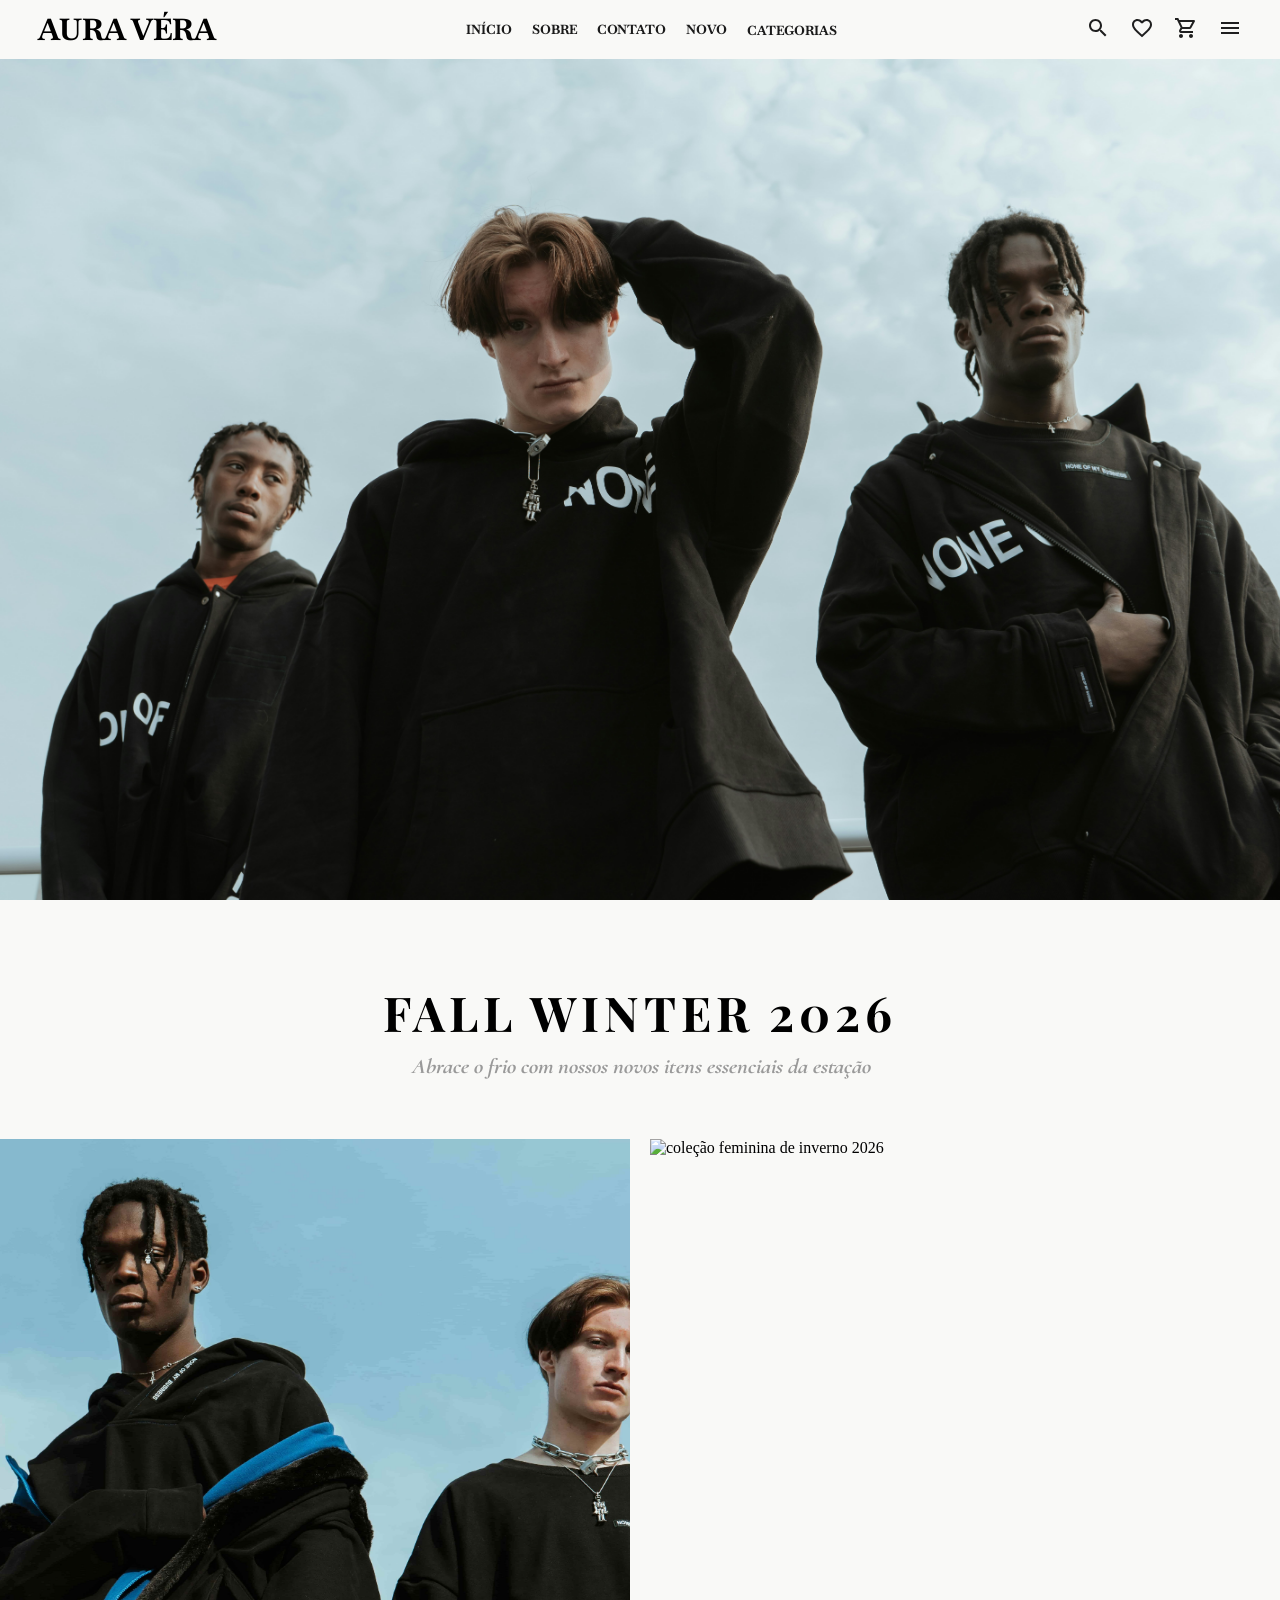
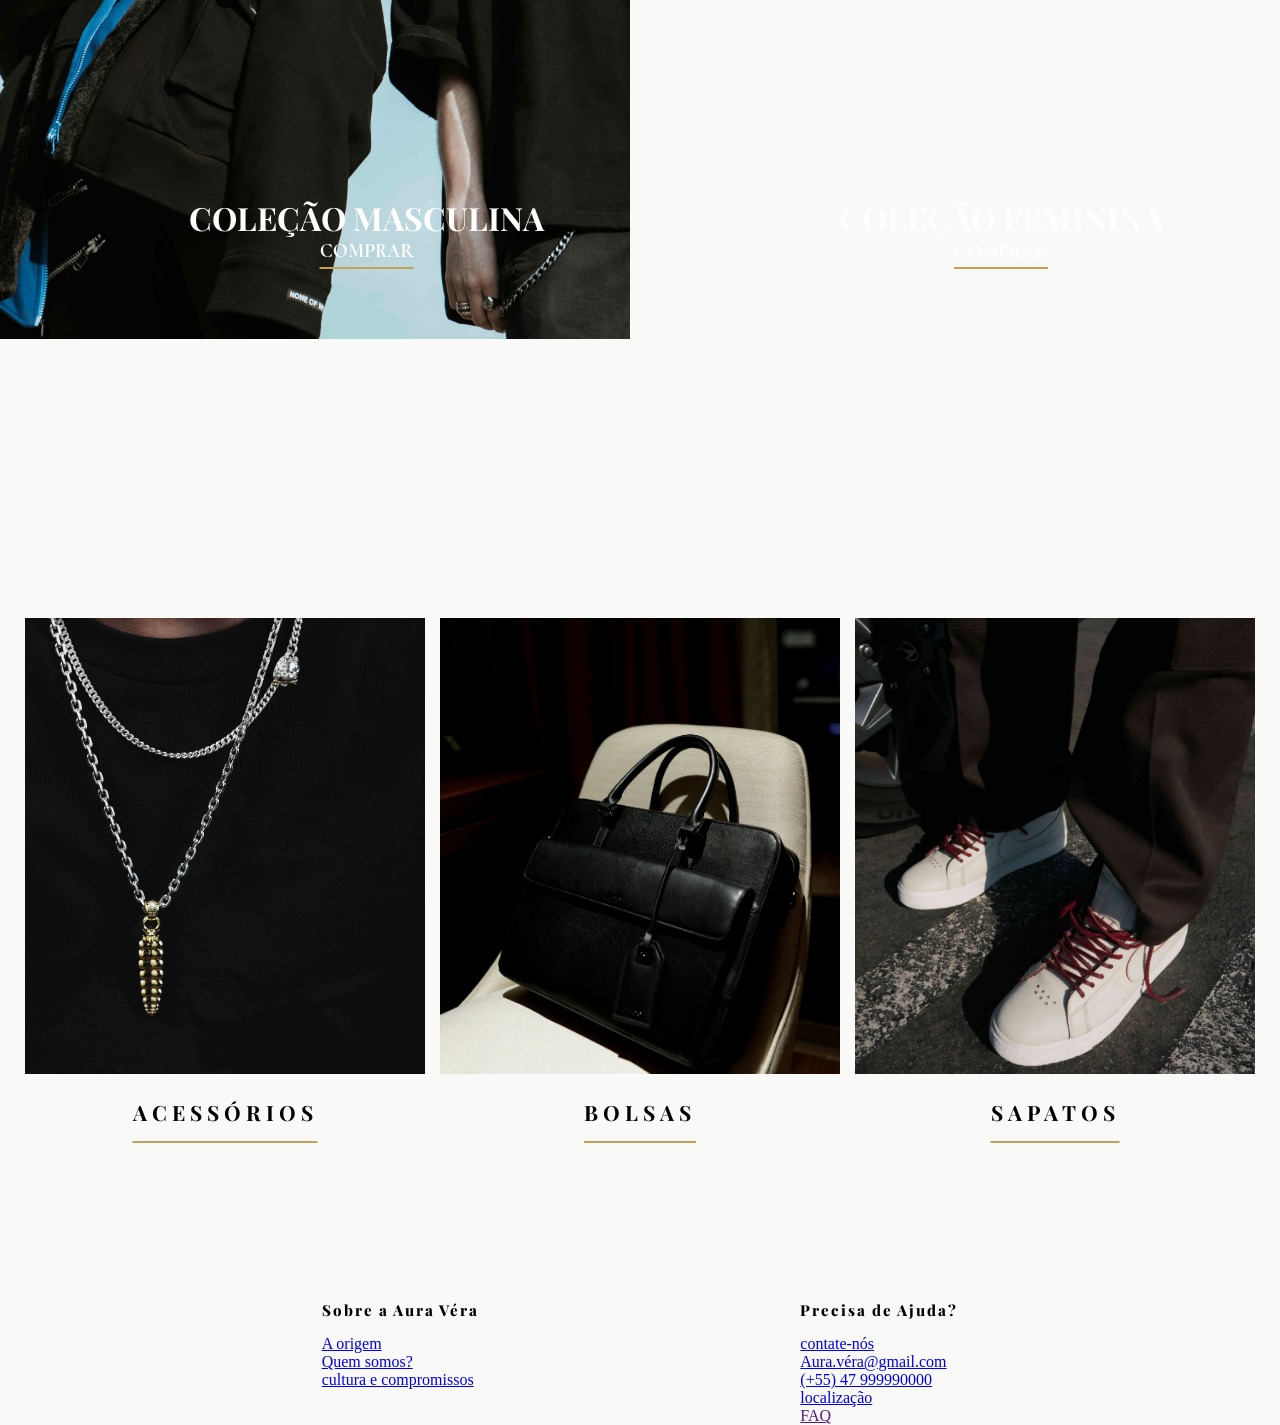
==== commit 1c1eeff2: "footer" ====
--- a/index.html
+++ b/index.html
@@ -46,17 +46,21 @@
     </div>
     <!--icones-->
     <span class="icons">
-      <a href="#"> <svg xmlns="http://www.w3.org/2000/svg" height="24px" viewBox="0 0 24 24" width="24px" fill="#1f1f1f">
+      <a href="#"> <svg xmlns="http://www.w3.org/2000/svg" height="24px" viewBox="0 0 24 24" width="24px"
+          fill="#1f1f1f">
           <path d="M0 0h24v24H0V0z" fill="none" />
-          <path d="M15.5 14h-.79l-.28-.27C15.41 12.59 16 11.11 16 9.5 16 5.91 13.09 3 9.5 3S3 5.91 3 9.5 5.91 16 9.5 16c1.61 0 3.09-.59 4.23-1.57l.27.28v.79l5 4.99L20.49 19l-4.99-5zm-6 0C7.01 14 5 11.99 5 9.5S7.01 5 9.5 5 14 7.01 14 9.5 11.99 14 9.5 14z" />
+          <path
+            d="M15.5 14h-.79l-.28-.27C15.41 12.59 16 11.11 16 9.5 16 5.91 13.09 3 9.5 3S3 5.91 3 9.5 5.91 16 9.5 16c1.61 0 3.09-.59 4.23-1.57l.27.28v.79l5 4.99L20.49 19l-4.99-5zm-6 0C7.01 14 5 11.99 5 9.5S7.01 5 9.5 5 14 7.01 14 9.5 11.99 14 9.5 14z" />
         </svg></a>
       <a href="#"><svg xmlns="http://www.w3.org/2000/svg" height="24px" viewBox="0 0 24 24" width="24px" fill="#1f1f1f">
           <path d="M0 0h24v24H0V0z" fill="none" />
-          <path d="M16.5 3c-1.74 0-3.41.81-4.5 2.09C10.91 3.81 9.24 3 7.5 3 4.42 3 2 5.42 2 8.5c0 3.78 3.4 6.86 8.55 11.54L12 21.35l1.45-1.32C18.6 15.36 22 12.28 22 8.5 22 5.42 19.58 3 16.5 3zm-4.4 15.55l-.1.1-.1-.1C7.14 14.24 4 11.39 4 8.5 4 6.5 5.5 5 7.5 5c1.54 0 3.04.99 3.57 2.36h1.87C13.46 5.99 14.96 5 16.5 5c2 0 3.5 1.5 3.5 3.5 0 2.89-3.14 5.74-7.9 10.05z" />
+          <path
+            d="M16.5 3c-1.74 0-3.41.81-4.5 2.09C10.91 3.81 9.24 3 7.5 3 4.42 3 2 5.42 2 8.5c0 3.78 3.4 6.86 8.55 11.54L12 21.35l1.45-1.32C18.6 15.36 22 12.28 22 8.5 22 5.42 19.58 3 16.5 3zm-4.4 15.55l-.1.1-.1-.1C7.14 14.24 4 11.39 4 8.5 4 6.5 5.5 5 7.5 5c1.54 0 3.04.99 3.57 2.36h1.87C13.46 5.99 14.96 5 16.5 5c2 0 3.5 1.5 3.5 3.5 0 2.89-3.14 5.74-7.9 10.05z" />
         </svg></a>
       <a href="#"><svg xmlns="http://www.w3.org/2000/svg" height="24px" viewBox="0 0 24 24" width="24px" fill="#1f1f1f">
           <path d="M0 0h24v24H0V0z" fill="none" />
-          <path d="M15.55 13c.75 0 1.41-.41 1.75-1.03l3.58-6.49c.37-.66-.11-1.48-.87-1.48H5.21l-.94-2H1v2h2l3.6 7.59-1.35 2.44C4.52 15.37 5.48 17 7 17h12v-2H7l1.1-2h7.45zM6.16 6h12.15l-2.76 5H8.53L6.16 6zM7 18c-1.1 0-1.99.9-1.99 2S5.9 22 7 22s2-.9 2-2-.9-2-2-2zm10 0c-1.1 0-1.99.9-1.99 2s.89 2 1.99 2 2-.9 2-2-.9-2-2-2z" />
+          <path
+            d="M15.55 13c.75 0 1.41-.41 1.75-1.03l3.58-6.49c.37-.66-.11-1.48-.87-1.48H5.21l-.94-2H1v2h2l3.6 7.59-1.35 2.44C4.52 15.37 5.48 17 7 17h12v-2H7l1.1-2h7.45zM6.16 6h12.15l-2.76 5H8.53L6.16 6zM7 18c-1.1 0-1.99.9-1.99 2S5.9 22 7 22s2-.9 2-2-.9-2-2-2zm10 0c-1.1 0-1.99.9-1.99 2s.89 2 1.99 2 2-.9 2-2-.9-2-2-2z" />
         </svg></a>
       <a href="#"><svg xmlns="http://www.w3.org/2000/svg" height="24px" viewBox="0 0 24 24" width="24px" fill="#1f1f1f">
           <path d="M0 0h24v24H0V0z" fill="none" />
@@ -76,7 +80,8 @@
       <div class="grid-imagens">
         <div class="box-colecao">
           <figure>
-            <img src="img.jpg/homens3.0.jpg" alt="coleção masculina de inverno 2026" width="500" height="800" loading="lazy">
+            <img src="img.jpg/homens3.0.jpg" alt="coleção masculina de inverno 2026" width="500" height="800"
+              loading="lazy">
             <div class="text-colecao">
               <figcaption>COLEÇÃO MASCULINA</figcaption>
               <a href="#" class="botao-colecao-comprar">COMPRAR</a>
@@ -85,7 +90,8 @@
         </div>
         <div class="box-colecao">
           <figure>
-            <img src="img.jpg/meninanomar.png" alt="coleção feminina de inverno 2026" width="500" height="800" loading="lazy">
+            <img src="img.jpg/meninanomar.png" alt="coleção feminina de inverno 2026" width="500" height="800"
+              loading="lazy">
             <div class="text-colecao">
               <figcaption>COLEÇÃO FEMININA</figcaption>
               <a href="#" class="botao-colecao-comprar">COMPRAR</a>
@@ -101,7 +107,8 @@
       <section>
         <figure>
           <a href="">
-            <img src="img.jpg/acessorio (1).jpg" alt="acessorios" width="400" height="600" loading="lazy" class="categoria-img">
+            <img src="img.jpg/acessorio (1).jpg" alt="acessorios" width="400" height="600" loading="lazy"
+              class="categoria-img">
           </a>
           <h2 class="texto-categorias">ACESSÓRIOS</h2>
         </figure>
@@ -117,7 +124,8 @@
       <section>
         <figure>
           <a href="">
-            <img src="img.jpg/tenisbranco.png" alt="SAPATOS" width="400" height="600" loading="lazy" class="categoria-img">
+            <img src="img.jpg/tenisbranco.png" alt="SAPATOS" width="400" height="600" loading="lazy"
+              class="categoria-img">
           </a>
           <h2 class="texto-categorias">SAPATOS</h2>
         </figure>
@@ -125,5 +133,20 @@
     </div>
   </main>
 </body>
-
+<footer>
+  <section class="box-footer">
+    <h1>Sobre a Aura Véra</h1>
+    <a href="sobre.html#sobre">A origem</a>
+    <a href="sobre.html#quemsomos">Quem somos?</a>
+    <a href="sobre.html#cultura">cultura e compromissos</a>
+  </section>
+  <section class="box-footer">
+    <h1>Precisa de Ajuda?</h1>
+    <a href="contato.html#contato">contate-nós</a>
+    <a href="mailto:Aura.véra@gmail.com">Aura.véra@gmail.com</a>
+    <a href="tel:+5547999990000">(+55) 47 999990000</a>
+    <a href="contato.html#contato">localização</a>
+    <a href="">FAQ</a>
+  </section>
+</footer>
 </html>
--- a/css/style.css
+++ b/css/style.css
@@ -39,16 +39,14 @@
 } /*imagem de destaque dos tres modelos*/
 
 .nav-links {
-   display: flex;
-  justify-content: center;
-  gap: 30px;
-
+display: flex;
+gap: 20px;
 }
 nav {
   background-color: var(--fundo);
   display: flex;
   justify-content: space-between;
-  flex-wrap: wrap;
+  flex-wrap: nowrap;
   padding: 10px 3%;
  min-height: 40px;
   align-items: center;
@@ -557,4 +555,24 @@
 @keyframes fadeIn {
   from { opacity: 0; transform: translateY(-5px); }
   to { opacity: 1; transform: translateY(0); }
+}
+
+/*footer*/
+
+footer{
+  display: flex;
+  justify-content: space-evenly;
+  
+}
+.box-footer{
+  display: flex;
+  flex-direction: column;
+
+}
+footer h1{
+  font-family: var(--font1);
+  font-size: 15px;
+  font-weight: 800;
+  line-height:50px;
+  letter-spacing: 2px;
 }
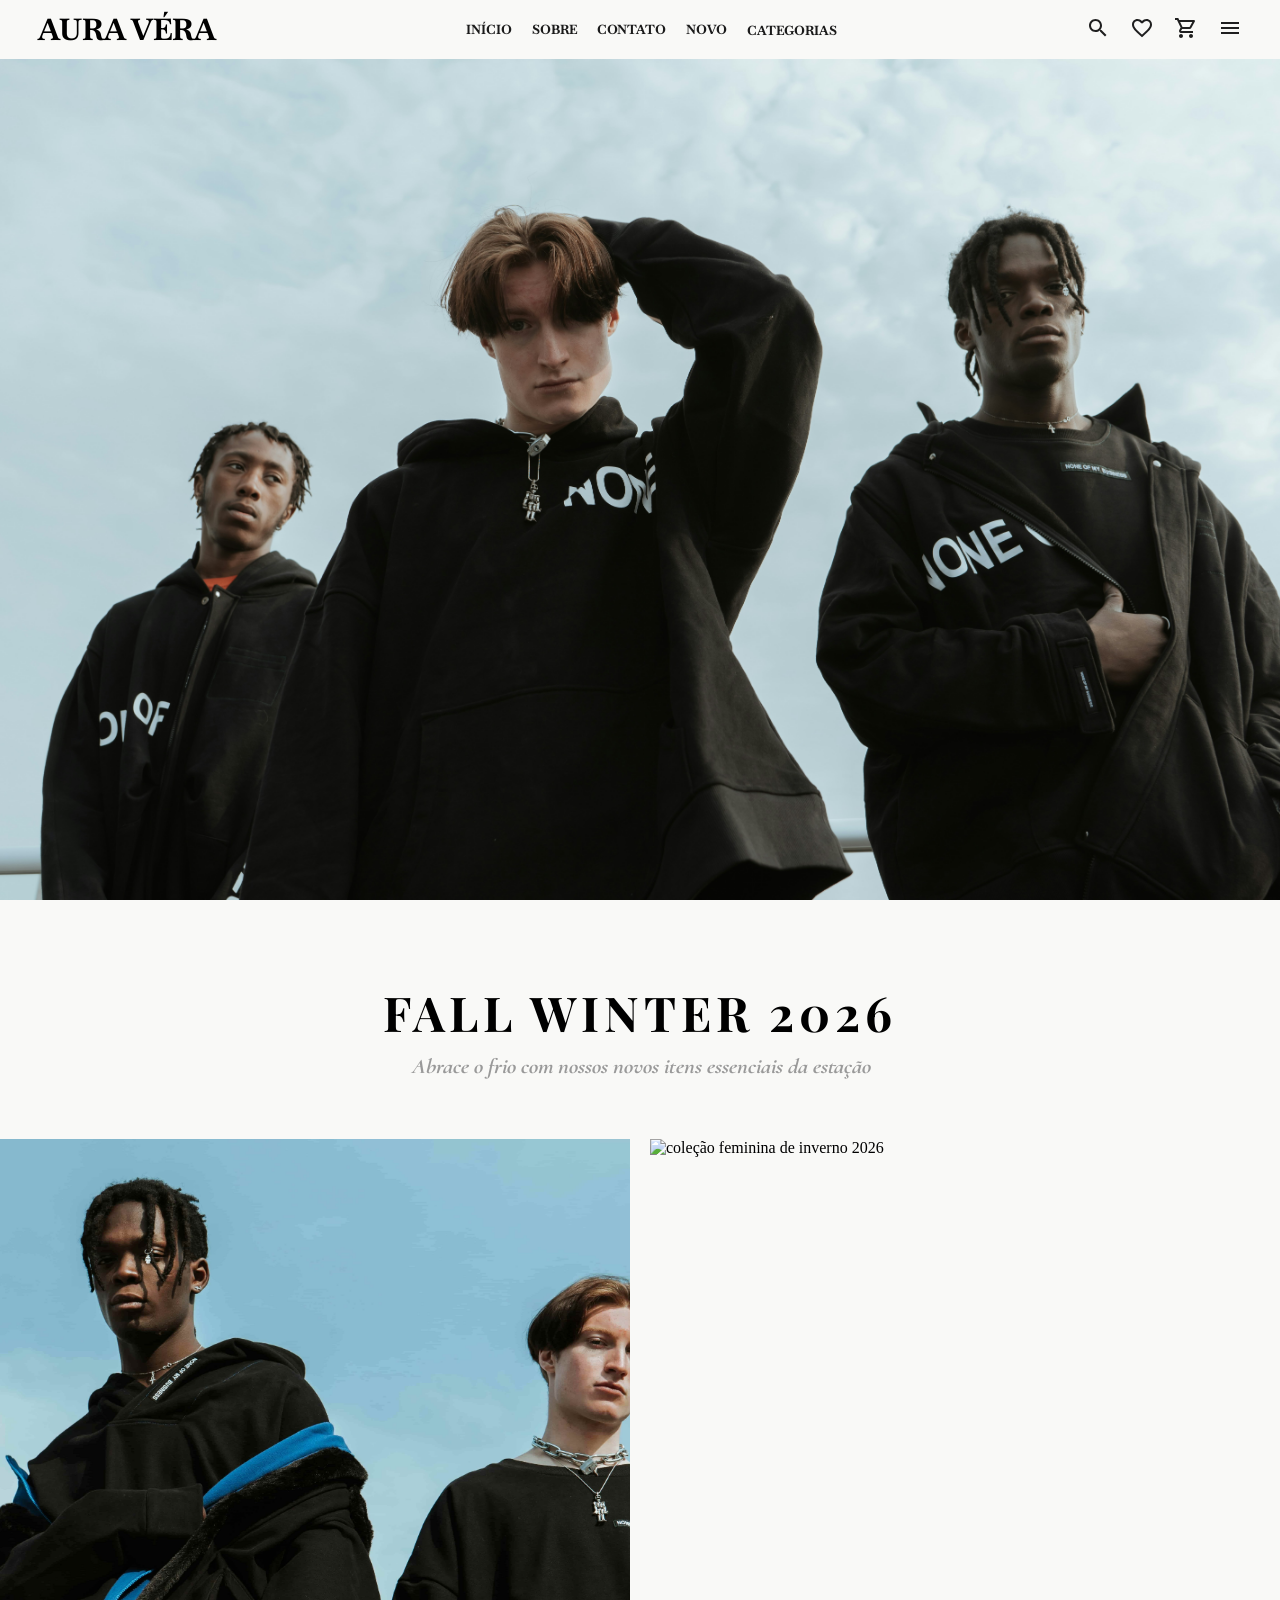
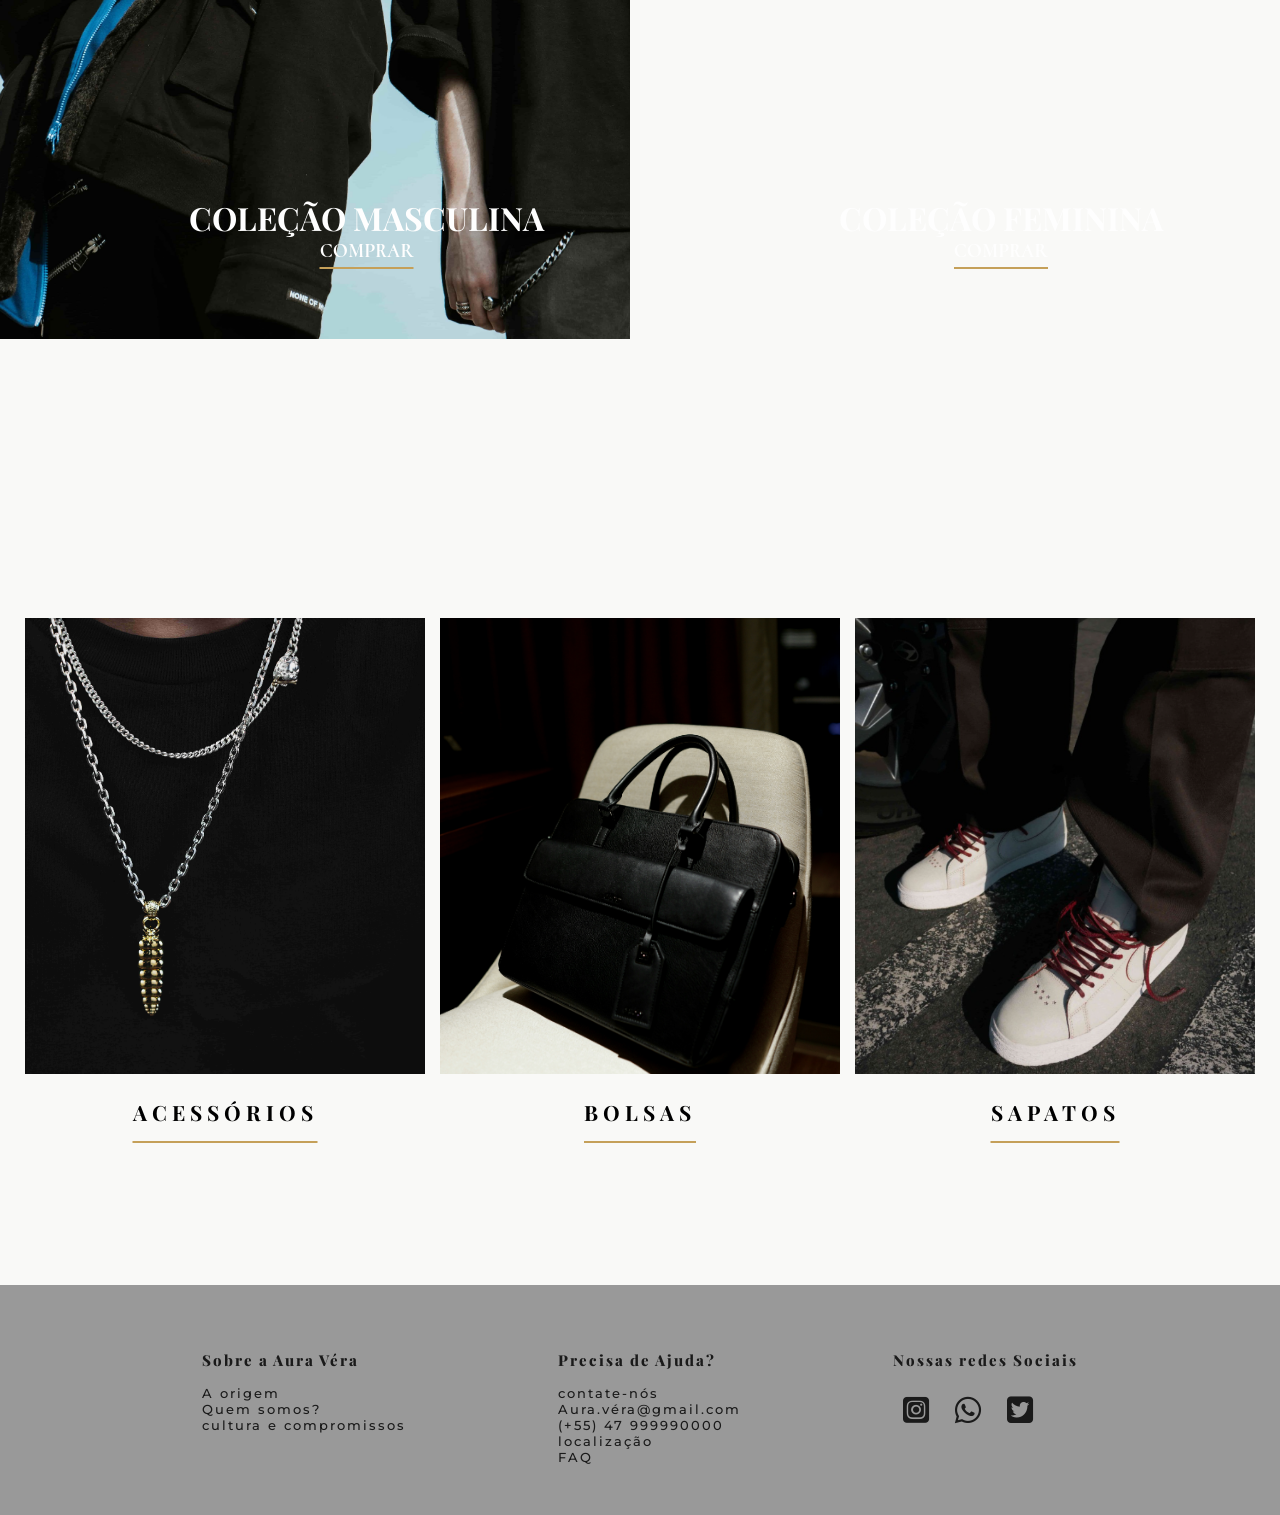
==== commit 2ee7c026: "pagina de compra da bolsa" ====
--- a/index.html
+++ b/index.html
@@ -6,6 +6,7 @@
   <meta name="viewport" content="width=device-width, initial-scale=1.0">
   <title>e-commerce</title>
   <link rel="stylesheet" href="css/style.css">
+  <link rel="stylesheet" href="https://cdnjs.cloudflare.com/ajax/libs/font-awesome/6.4.0/css/all.min.css">
 
 </head>
 
@@ -37,7 +38,7 @@
             </div>
 
             <div class="mega-col mega-img">
-              <a href=""><img src="img.jpg/bolsa2 (1).jpg" alt="Destaque"></a>
+              <a href="bolsa.html#bolsa"><img src="img.jpg/bolsa2 (1).jpg" alt="Destaque"></a>
               <p>A BAG MAIS COMPRADA DO MOMENTO</p>
             </div>
           </div>
@@ -148,5 +149,12 @@
     <a href="contato.html#contato">localização</a>
     <a href="">FAQ</a>
   </section>
+  <section>
+    <h1>Nossas redes Sociais </h1>
+    <a href="https://www.instagram.com/accounts/login/"><i class="fa-brands fa-square-instagram"></i></a>
+    <a href="https://web.whatsapp.com/"><i class="fa-brands fa-whatsapp"></i></a>
+    <a href="https://x.com/?lang=pt"><i class="fa-brands fa-square-twitter"></i></a>
+  </section>
 </footer>
+
 </html>
--- a/css/style.css
+++ b/css/style.css
@@ -560,19 +560,93 @@
 /*footer*/
 
 footer{
+  padding: 50px;
+  background-color: var(--superficie);
   display: flex;
   justify-content: space-evenly;
+
+}
+.box-footer{
+  display: flex;
+  flex-direction: column;
   
 }
-.box-footer{
-  display: flex;
-  flex-direction: column;
-
-}
 footer h1{
+  color: var(--texto1);
   font-family: var(--font1);
   font-size: 15px;
   font-weight: 800;
   line-height:50px;
   letter-spacing: 2px;
+ 
+}
+footer a{
+  color: var(--texto1);
+  font-family: var(--leitura4);
+  font-size: 13px;
+  letter-spacing: 2px;
+  font-weight: 500; 
+  text-decoration: none;
+  color: var(--texto1);
+}
+.fa-brands{
+  font-size: 30px;
+margin: 10px;
+}
+/*pagina da bolsa*/
+.bolsa{
+  margin: 200px ;
+  display: flex;
+  flex-direction: column;
+align-items: center;
+}
+.bolsa figure{
+  background-color: var(--superficie);
+  width:500px;
+  height: 580px;
+  padding-top: 50px ;
+  border-radius: 4px;
+  transition: transform 0.2s;
+}
+.bolsa img{
+  display: flex;
+ margin: 0 auto;
+ object-fit: cover;
+height: 400px;
+object-position: bottom;
+border-radius: 4px;
+}
+.bolsa figcaption{
+  display: none;
+}
+.bolsa h1{
+  font-family: var(--font2);
+  font-size: 20px;
+  font-weight: 700;
+  text-align: center;
+  padding-top: 10px ;
+}
+.bolsa p{
+  font-family: var(--leitura4);
+  color: var(--texto1);
+text-align: center;
+padding-top: 15px;
+}
+.bolsa div{
+display: flex;
+justify-content: center;
+padding-top: 15px;
+
+}
+.fa-heart{
+color: var(--texto1);
+ margin-left: 10px;
+ transition: transform 0.2s;
+}
+.fa-heart:hover{
+  transform: scale(1.5);
+}
+
+.bolsa figure:hover{
+  transform: scale(1.03);
 }
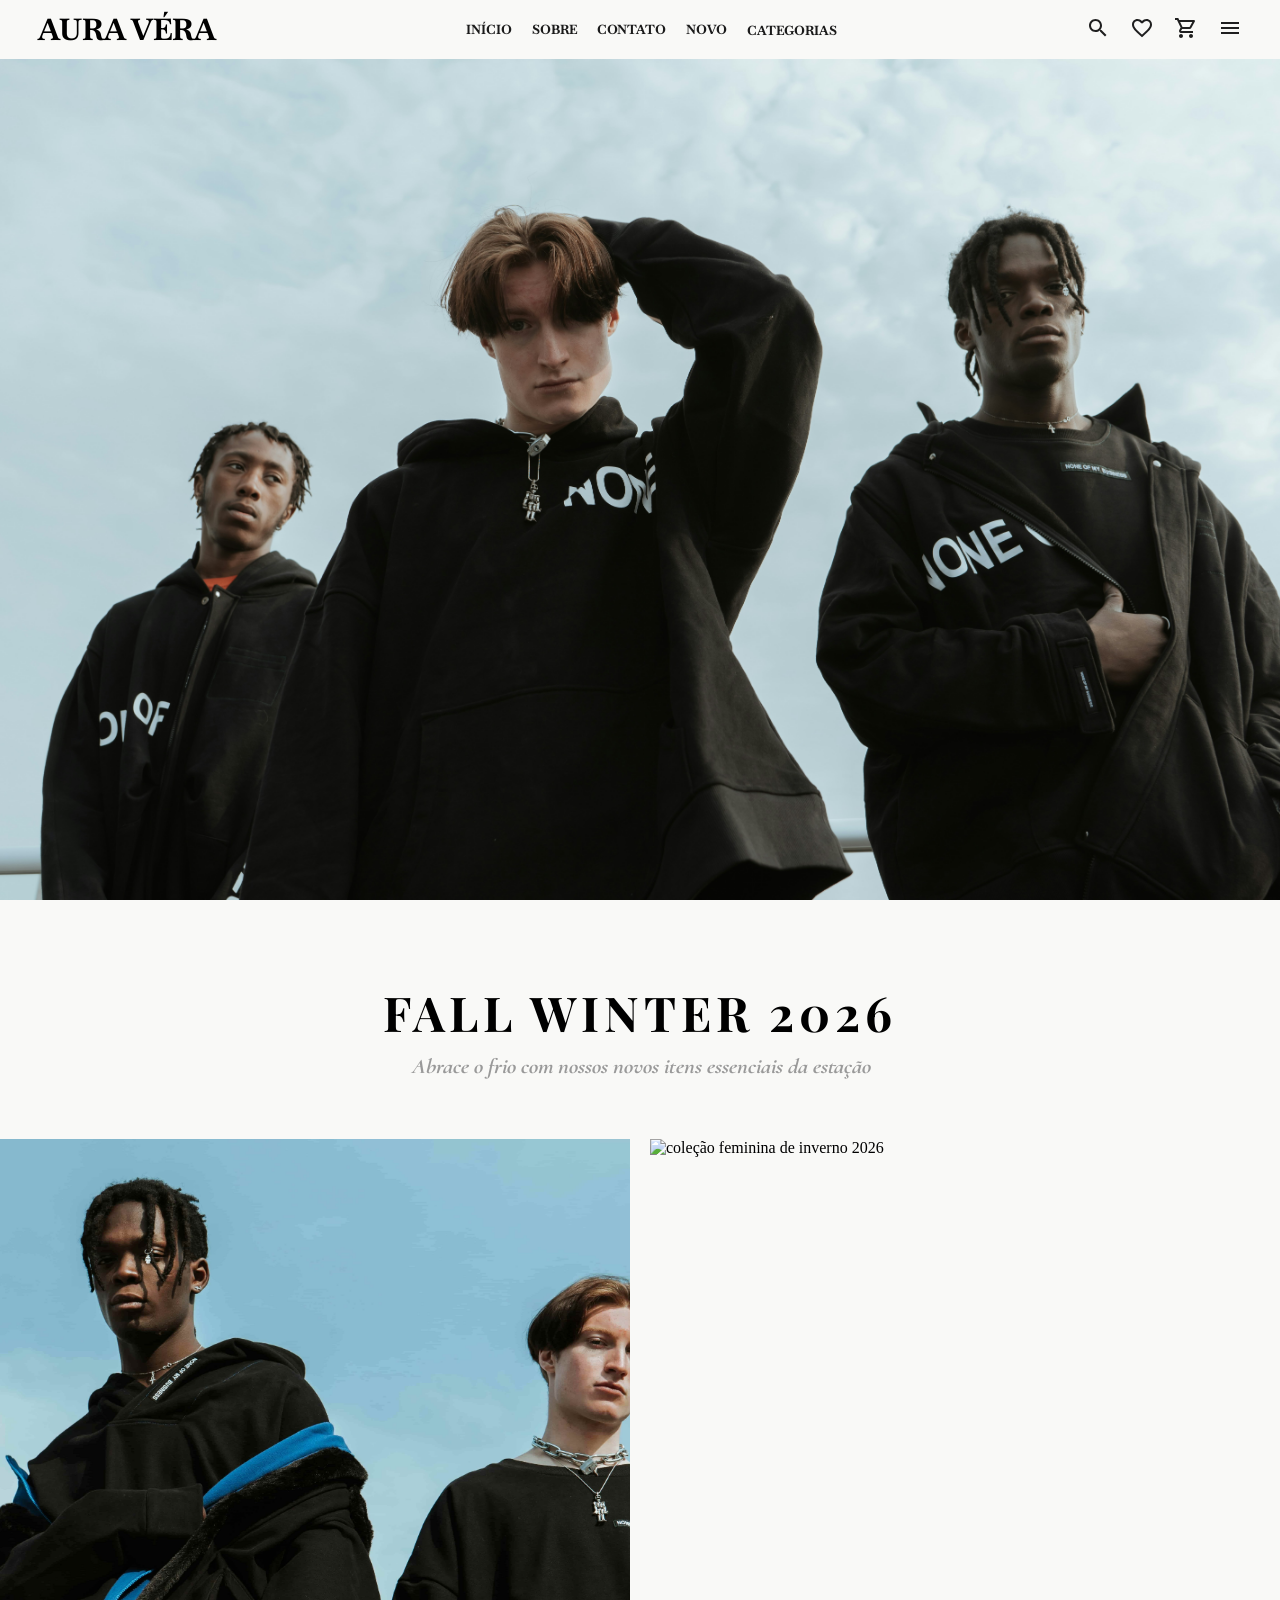
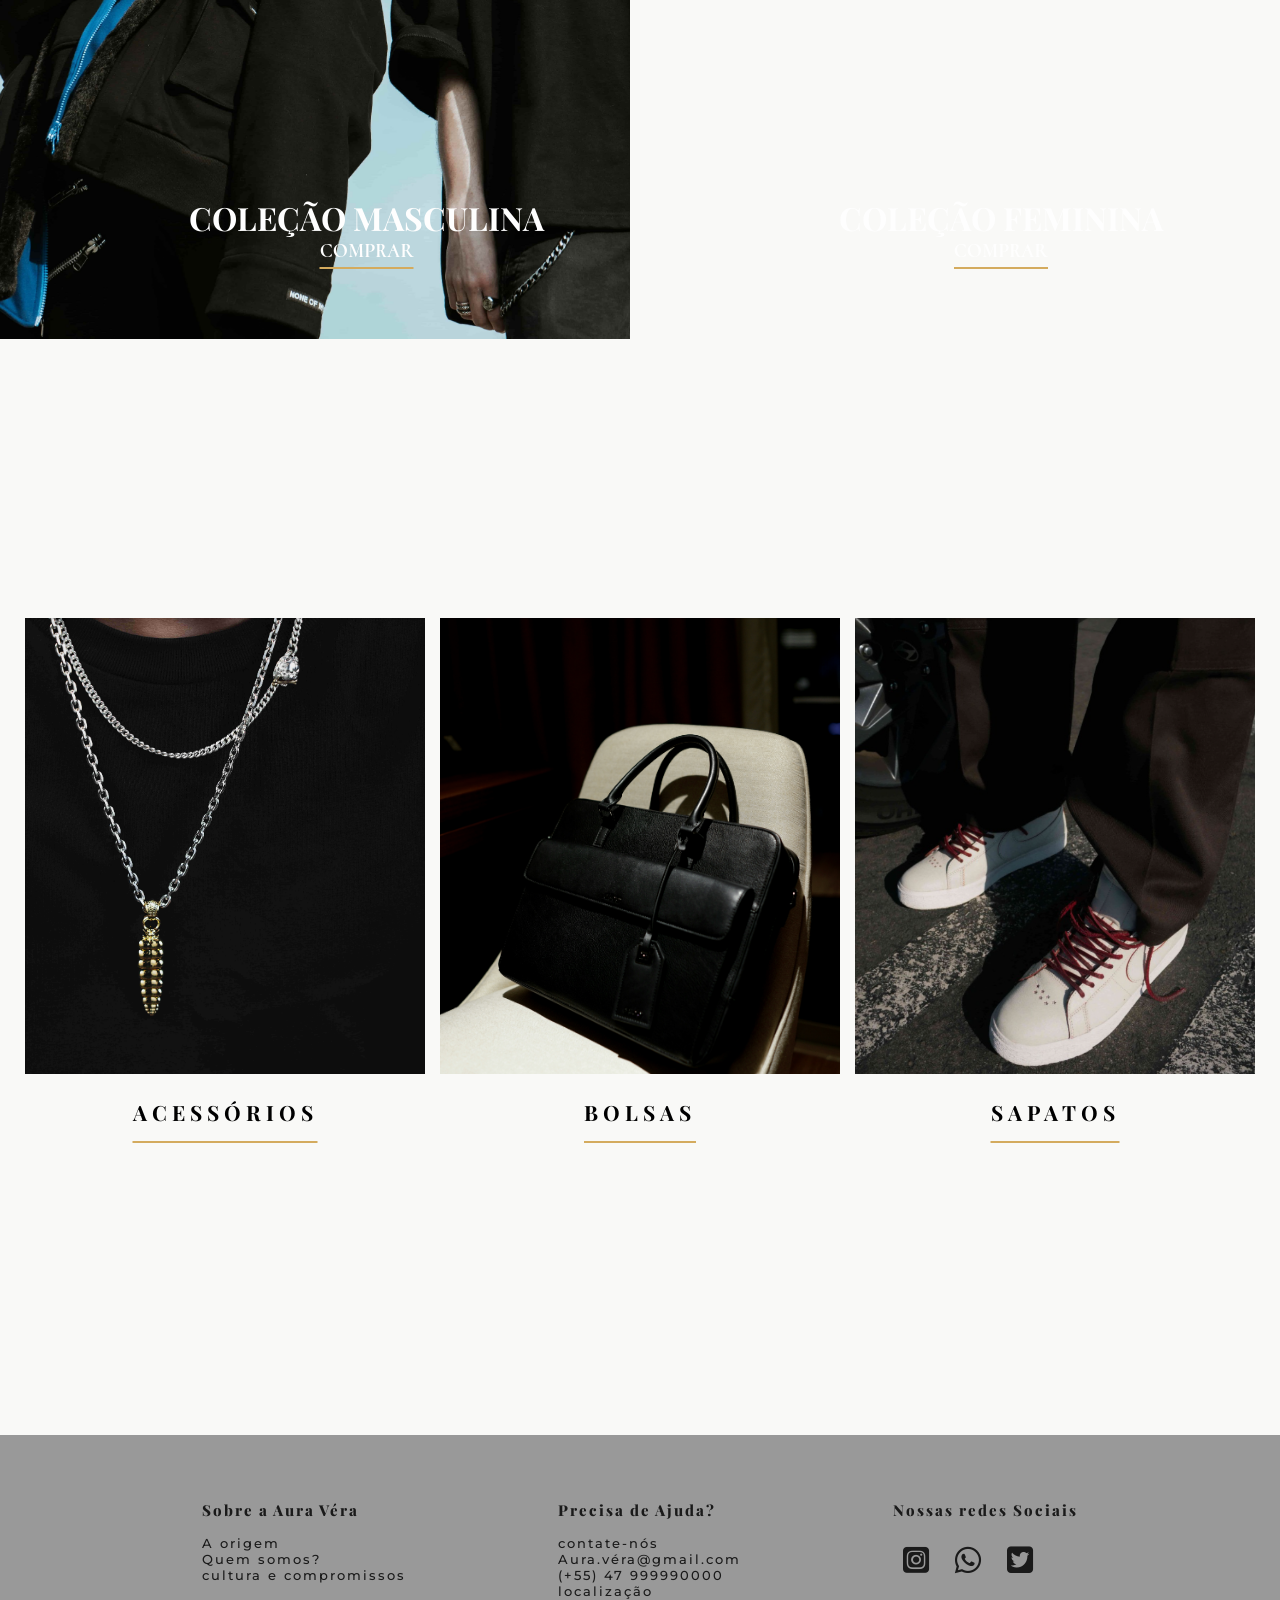
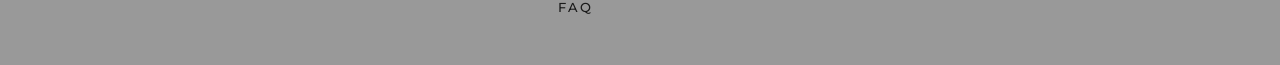
==== commit 7b47a7f8: "footer e pagina de navegação da bolsa" ====
--- a/index.html
+++ b/index.html
@@ -38,7 +38,7 @@
             </div>
 
             <div class="mega-col mega-img">
-              <a href="bolsa.html#bolsa"><img src="img.jpg/bolsa2 (1).jpg" alt="Destaque"></a>
+              <a href="bolsa.html#carouselExampleFade"><img src="img.jpg/bolsa2 (1).jpg" alt="Destaque"></a>
               <p>A BAG MAIS COMPRADA DO MOMENTO</p>
             </div>
           </div>
@@ -47,21 +47,17 @@
     </div>
     <!--icones-->
     <span class="icons">
-      <a href="#"> <svg xmlns="http://www.w3.org/2000/svg" height="24px" viewBox="0 0 24 24" width="24px"
-          fill="#1f1f1f">
+      <a href="#"> <svg xmlns="http://www.w3.org/2000/svg" height="24px" viewBox="0 0 24 24" width="24px" fill="#1f1f1f">
           <path d="M0 0h24v24H0V0z" fill="none" />
-          <path
-            d="M15.5 14h-.79l-.28-.27C15.41 12.59 16 11.11 16 9.5 16 5.91 13.09 3 9.5 3S3 5.91 3 9.5 5.91 16 9.5 16c1.61 0 3.09-.59 4.23-1.57l.27.28v.79l5 4.99L20.49 19l-4.99-5zm-6 0C7.01 14 5 11.99 5 9.5S7.01 5 9.5 5 14 7.01 14 9.5 11.99 14 9.5 14z" />
+          <path d="M15.5 14h-.79l-.28-.27C15.41 12.59 16 11.11 16 9.5 16 5.91 13.09 3 9.5 3S3 5.91 3 9.5 5.91 16 9.5 16c1.61 0 3.09-.59 4.23-1.57l.27.28v.79l5 4.99L20.49 19l-4.99-5zm-6 0C7.01 14 5 11.99 5 9.5S7.01 5 9.5 5 14 7.01 14 9.5 11.99 14 9.5 14z" />
         </svg></a>
       <a href="#"><svg xmlns="http://www.w3.org/2000/svg" height="24px" viewBox="0 0 24 24" width="24px" fill="#1f1f1f">
           <path d="M0 0h24v24H0V0z" fill="none" />
-          <path
-            d="M16.5 3c-1.74 0-3.41.81-4.5 2.09C10.91 3.81 9.24 3 7.5 3 4.42 3 2 5.42 2 8.5c0 3.78 3.4 6.86 8.55 11.54L12 21.35l1.45-1.32C18.6 15.36 22 12.28 22 8.5 22 5.42 19.58 3 16.5 3zm-4.4 15.55l-.1.1-.1-.1C7.14 14.24 4 11.39 4 8.5 4 6.5 5.5 5 7.5 5c1.54 0 3.04.99 3.57 2.36h1.87C13.46 5.99 14.96 5 16.5 5c2 0 3.5 1.5 3.5 3.5 0 2.89-3.14 5.74-7.9 10.05z" />
+          <path d="M16.5 3c-1.74 0-3.41.81-4.5 2.09C10.91 3.81 9.24 3 7.5 3 4.42 3 2 5.42 2 8.5c0 3.78 3.4 6.86 8.55 11.54L12 21.35l1.45-1.32C18.6 15.36 22 12.28 22 8.5 22 5.42 19.58 3 16.5 3zm-4.4 15.55l-.1.1-.1-.1C7.14 14.24 4 11.39 4 8.5 4 6.5 5.5 5 7.5 5c1.54 0 3.04.99 3.57 2.36h1.87C13.46 5.99 14.96 5 16.5 5c2 0 3.5 1.5 3.5 3.5 0 2.89-3.14 5.74-7.9 10.05z" />
         </svg></a>
       <a href="#"><svg xmlns="http://www.w3.org/2000/svg" height="24px" viewBox="0 0 24 24" width="24px" fill="#1f1f1f">
           <path d="M0 0h24v24H0V0z" fill="none" />
-          <path
-            d="M15.55 13c.75 0 1.41-.41 1.75-1.03l3.58-6.49c.37-.66-.11-1.48-.87-1.48H5.21l-.94-2H1v2h2l3.6 7.59-1.35 2.44C4.52 15.37 5.48 17 7 17h12v-2H7l1.1-2h7.45zM6.16 6h12.15l-2.76 5H8.53L6.16 6zM7 18c-1.1 0-1.99.9-1.99 2S5.9 22 7 22s2-.9 2-2-.9-2-2-2zm10 0c-1.1 0-1.99.9-1.99 2s.89 2 1.99 2 2-.9 2-2-.9-2-2-2z" />
+          <path d="M15.55 13c.75 0 1.41-.41 1.75-1.03l3.58-6.49c.37-.66-.11-1.48-.87-1.48H5.21l-.94-2H1v2h2l3.6 7.59-1.35 2.44C4.52 15.37 5.48 17 7 17h12v-2H7l1.1-2h7.45zM6.16 6h12.15l-2.76 5H8.53L6.16 6zM7 18c-1.1 0-1.99.9-1.99 2S5.9 22 7 22s2-.9 2-2-.9-2-2-2zm10 0c-1.1 0-1.99.9-1.99 2s.89 2 1.99 2 2-.9 2-2-.9-2-2-2z" />
         </svg></a>
       <a href="#"><svg xmlns="http://www.w3.org/2000/svg" height="24px" viewBox="0 0 24 24" width="24px" fill="#1f1f1f">
           <path d="M0 0h24v24H0V0z" fill="none" />
@@ -81,8 +77,7 @@
       <div class="grid-imagens">
         <div class="box-colecao">
           <figure>
-            <img src="img.jpg/homens3.0.jpg" alt="coleção masculina de inverno 2026" width="500" height="800"
-              loading="lazy">
+            <img src="img.jpg/homens3.0.jpg" alt="coleção masculina de inverno 2026" width="500" height="800" loading="lazy">
             <div class="text-colecao">
               <figcaption>COLEÇÃO MASCULINA</figcaption>
               <a href="#" class="botao-colecao-comprar">COMPRAR</a>
@@ -91,8 +86,7 @@
         </div>
         <div class="box-colecao">
           <figure>
-            <img src="img.jpg/meninanomar.png" alt="coleção feminina de inverno 2026" width="500" height="800"
-              loading="lazy">
+            <img src="img.jpg/meninanomar.png" alt="coleção feminina de inverno 2026" width="500" height="800" loading="lazy">
             <div class="text-colecao">
               <figcaption>COLEÇÃO FEMININA</figcaption>
               <a href="#" class="botao-colecao-comprar">COMPRAR</a>
@@ -108,8 +102,7 @@
       <section>
         <figure>
           <a href="">
-            <img src="img.jpg/acessorio (1).jpg" alt="acessorios" width="400" height="600" loading="lazy"
-              class="categoria-img">
+            <img src="img.jpg/acessorio (1).jpg" alt="acessorios" width="400" height="600" loading="lazy" class="categoria-img">
           </a>
           <h2 class="texto-categorias">ACESSÓRIOS</h2>
         </figure>
@@ -125,8 +118,7 @@
       <section>
         <figure>
           <a href="">
-            <img src="img.jpg/tenisbranco.png" alt="SAPATOS" width="400" height="600" loading="lazy"
-              class="categoria-img">
+            <img src="img.jpg/tenisbranco.png" alt="SAPATOS" width="400" height="600" loading="lazy" class="categoria-img">
           </a>
           <h2 class="texto-categorias">SAPATOS</h2>
         </figure>
--- a/css/style.css
+++ b/css/style.css
@@ -3,9 +3,10 @@
 :root {
   --texto1: #1a1a1a;
   --texto2: #fefefe;
-  --detalhes: #c5a059;
+  --detalhes: #d4ab5e;
   --fundo: #f9f9f7;
-  --superficie: #999;
+  --superficie: #999; 
+  --superficie-card-compra: #e0e0e0;
   --font1: "Playfair Display", serif;
   --font2: "Baskervville SC", serif;
   --font3: "Cormorant Upright", serif;
@@ -213,11 +214,16 @@
   color: var(--texto1);
   font-family: var(--font1);
   font-weight: 800;
-  font-size: 80px;
+  font-size: 50px;
+}
+.sobre img {
+  max-width: 100%;  
+  height: auto;    
+  display: block;
 }
 .sitacao {
   font-family: var(--font3);
-  font-size: 20px;
+  font-size: 15px;
   font-weight: 800;
   font-style: italic;
   color: var(--superficie);
@@ -226,16 +232,18 @@
   display: grid;
   justify-content: center;
   text-align: center;
-  margin: 0 100px;
+  margin: 50px 0;
  
-}
-.sobre-box {/*apenas o sobre e as imagens*/
-  display: flex;
-
-  justify-content: center;
-  max-width: 1200px;
-  margin:  auto;
-  gap: 20px;
+ 
+}
+.sobre-box {
+  display: flex;
+  justify-content: center;
+  align-items: flex-start;
+  max-width: 1200px; 
+  margin: 0 auto; 
+  gap: 50px;
+     padding: 0 150px;       
 }
 
 .sobre h2,
@@ -249,7 +257,7 @@
   display: flex;
   align-items: center;
   gap: 15px;
-  padding: 40px;
+  padding: 50px 0px;
 }
 /* traço dourado antes do texto */
 .texto::before {
@@ -262,7 +270,8 @@
 .sobre p {
   font-family: var(--leitura4);
   font-weight: 400;
-  line-height: 1.8; /*espaço entre as letras*/
+  font-size: 11px;
+  line-height: 1.5rem; /*espaço entre as letras*/
   text-align: justify;
   margin-bottom: 100px;
 }
@@ -278,17 +287,19 @@
 } /*faz a foto da matriz crescer*/
 .matriz-texto {
   color: var(--superficie);
-  font-size: 20px;
+  font-size: 12px;
   font-family: var(--font3);
   margin: 10px;
 } /*loja matriz- milão*/
 
 .sobre-texto {
-  border-right: solid 1px var(--superficie);
-  padding-right: 40px;
-  margin-right: 40px;
-}
-
+  border-right: solid 1px var(--superficie-card-compra);
+  padding-right: 50px;
+  flex: 1; /* Faz as duas colunas dividirem o espaço igualmente */
+}
+.sobre-coluna-direita{
+  flex: 1;
+}
 /*formulario de contato*/
 
 /* Reset dos campos — padrão profissional */
@@ -372,6 +383,7 @@
   gap: 30px;
   width: 100%;
   max-width: 500px;
+  margin-bottom: 150px;
 }
 .maps-table img {
   width: 400px;
@@ -560,6 +572,7 @@
 /*footer*/
 
 footer{
+  margin-top: 150px;
   padding: 50px;
   background-color: var(--superficie);
   display: flex;
@@ -593,60 +606,208 @@
   font-size: 30px;
 margin: 10px;
 }
-/*pagina da bolsa*/
-.bolsa{
-  margin: 200px ;
+/* pagina da bolsa */
+.bolsa {
+  margin: 150px auto;
+  display: flex;
+  flex-direction: row; /* Coloca o container com relevo e os textos lado a lado */
+  align-items: flex-start;
+  justify-content: center;
+  gap: 50px; 
+}
+
+/* CONTAINER COM RELEVO */
+.bolsa figure {
+  background-color: var(--superficie-card-compra);
+  width: 440px; 
+  padding: 20px 20px 30px 20px;
+  border-radius: 4px;
+  box-shadow: 0 0 5px var(--texto1);
+  display: flex;
+  flex-direction: column; /* Deixa o carrossel em cima e os botões embaixo */
+  gap: 25px; /* Espaço entre o carrossel e os botões */
+}
+
+/* BLOCO DE TEXTOS DO LADO DE FORA */
+.bolsa-detalhes-fora {
   display: flex;
   flex-direction: column;
+  align-items: flex-start;
+  width: 350px; 
+  padding-top: 10px;
+}
+
+/* Imagem dentro do Carrossel */
+.bolsa .carousel-item img {
+  display: flex;
+  margin: 0 auto;
+  object-fit: cover;
+  height: 400px;
+  width: 400px;
+  object-position: bottom;
+  border-radius: 4px; 
+  transition: transform 0.5s;
+}
+
+.bolsa .carousel-item img:hover {
+  transform: scale(1.03);
+}
+
+/* Título  */
+.bolsa h1 {
+  font-family: var(--font2);
+  font-size: 24px;
+  font-weight: 700;
+  text-align: left;
+  margin-bottom: 15px;
+  display: flex;
+  align-items: center;
+  justify-content: space-between;
+  width: 100%;
+}
+
+.bolsa h1 a {
+  text-decoration: none;
+}
+
+/* Descrição figcaption */
+.bolsa figcaption {
+  display: block;
+  font-family: var(--leitura4);
+  color: var(--texto1);
+  font-size: 15px;
+  opacity: 0.8;
+  margin-bottom: 25px;
+  text-align: left;
+}
+
+/* Preço */
+.bolsa p {
+  font-family: var(--leitura4);
+  color: var(--texto1);
+  font-weight: 900; 
+  font-size: 24px;
+  text-decoration: underline 3px var(--detalhes);
+  text-underline-offset: 6px;
+  text-align: left;
+  margin-bottom: 0;
+} 
+
+/* Botões de comprar dentro do card */
+.bolsa .bolsa-comprar {
+  display: flex;
+  justify-content: center;
+ gap: 15px;
+  width: 100%;
+}
+
+.bolsa .bolsa-comprar button {
+  border: none;
+  display: flex;
+  justify-content: center;
+  align-items: center;
+  font-size: 12px;
+  font-weight: bold;
+  border-radius: 4px; 
+  padding: 12px 0;
+  flex: 1; /* Faz os dois botões dividirem o espaço do card igualmente */
+  cursor: pointer;
+  transition: all 0.3s ease;
+}
+
+.bolsa .btn-comprar {
+  background-color: var(--texto1); 
+  color: var(--superficie);
+}
+
+.bolsa .btn-carrinho {
+  background-color: transparent;
+  color: var(--texto1);
+  border: 1px solid var(--texto1) !important;
+}
+
+.bolsa .btn-comprar:hover {
+  opacity: 0.9;
+  transform: translateY(-2px);
+}
+
+.bolsa .btn-carrinho:hover {
+  background-color: var(--detalhes);
+  color: var(--texto1);
+  box-shadow: 0 0 5px var(--detalhes);
+}
+
+/* Reação de favoritos */
+.fa-heart {
+  color: var(--texto1);
+  margin-left: 10px;
+  cursor: pointer; 
+  transition: transform 0.2s ease, color 0.2s ease;
+  display: inline-block; 
+}
+
+.fa-heart:hover {
+  transform: scale(1.3);
+  color: #a1000d; 
+}
+
+.fa-heart:hover::before {
+  content: "\f004"; 
+  font-family: "Font Awesome 6 Free"; 
+  font-weight: 900; 
+}
+
+/* Setas do carrossel */
+.bolsa #carouselExampleFade .carousel-control-prev-icon,
+.bolsa #carouselExampleFade .carousel-control-next-icon {
+  filter: invert(1) !important; 
+  opacity: 0.9 !important;
+}
+
+/*estrelas like*/
+
+/* Container das estrelas */
+.avaliacao-estrelas {
+  display: flex;
+  align-items: center;
+  gap: 4px;
+  margin-top: 15px; 
+}
+
+.avaliacao-estrelas .bi {
+  color: #ffb703; 
+  font-size: 16px;
+  transition: transform 0.3s;
+}
+.bi:hover{
+transform: scale(1.8);
+cursor: pointer;
+}
+.avaliacao-estrelas .total-avaliacoes {
+  font-family: var(--leitura4);
+  color: var(--texto1);
+  font-size: 14px;
+  opacity: 0.7;
+  margin-left: 5px;
+}
+
+/*container colorido*/
+.vermelho.bi {
+  color: #a1000d;
+}
+.branco.bi{
+  color: #cccccc;
+}
+.marrom.bi{
+  color: #351d03;
+}
+.colorido{
+  background-color: #e2e2e2;
+margin: 20px 0;
+min-width: 100px;
+min-height: 30px;
+border-radius: 20px;
+display: flex;
+justify-content: space-evenly;
 align-items: center;
-}
-.bolsa figure{
-  background-color: var(--superficie);
-  width:500px;
-  height: 580px;
-  padding-top: 50px ;
-  border-radius: 4px;
-  transition: transform 0.2s;
-}
-.bolsa img{
-  display: flex;
- margin: 0 auto;
- object-fit: cover;
-height: 400px;
-object-position: bottom;
-border-radius: 4px;
-}
-.bolsa figcaption{
-  display: none;
-}
-.bolsa h1{
-  font-family: var(--font2);
-  font-size: 20px;
-  font-weight: 700;
-  text-align: center;
-  padding-top: 10px ;
-}
-.bolsa p{
-  font-family: var(--leitura4);
-  color: var(--texto1);
-text-align: center;
-padding-top: 15px;
-}
-.bolsa div{
-display: flex;
-justify-content: center;
-padding-top: 15px;
-
-}
-.fa-heart{
-color: var(--texto1);
- margin-left: 10px;
- transition: transform 0.2s;
-}
-.fa-heart:hover{
-  transform: scale(1.5);
-}
-
-.bolsa figure:hover{
-  transform: scale(1.03);
 }
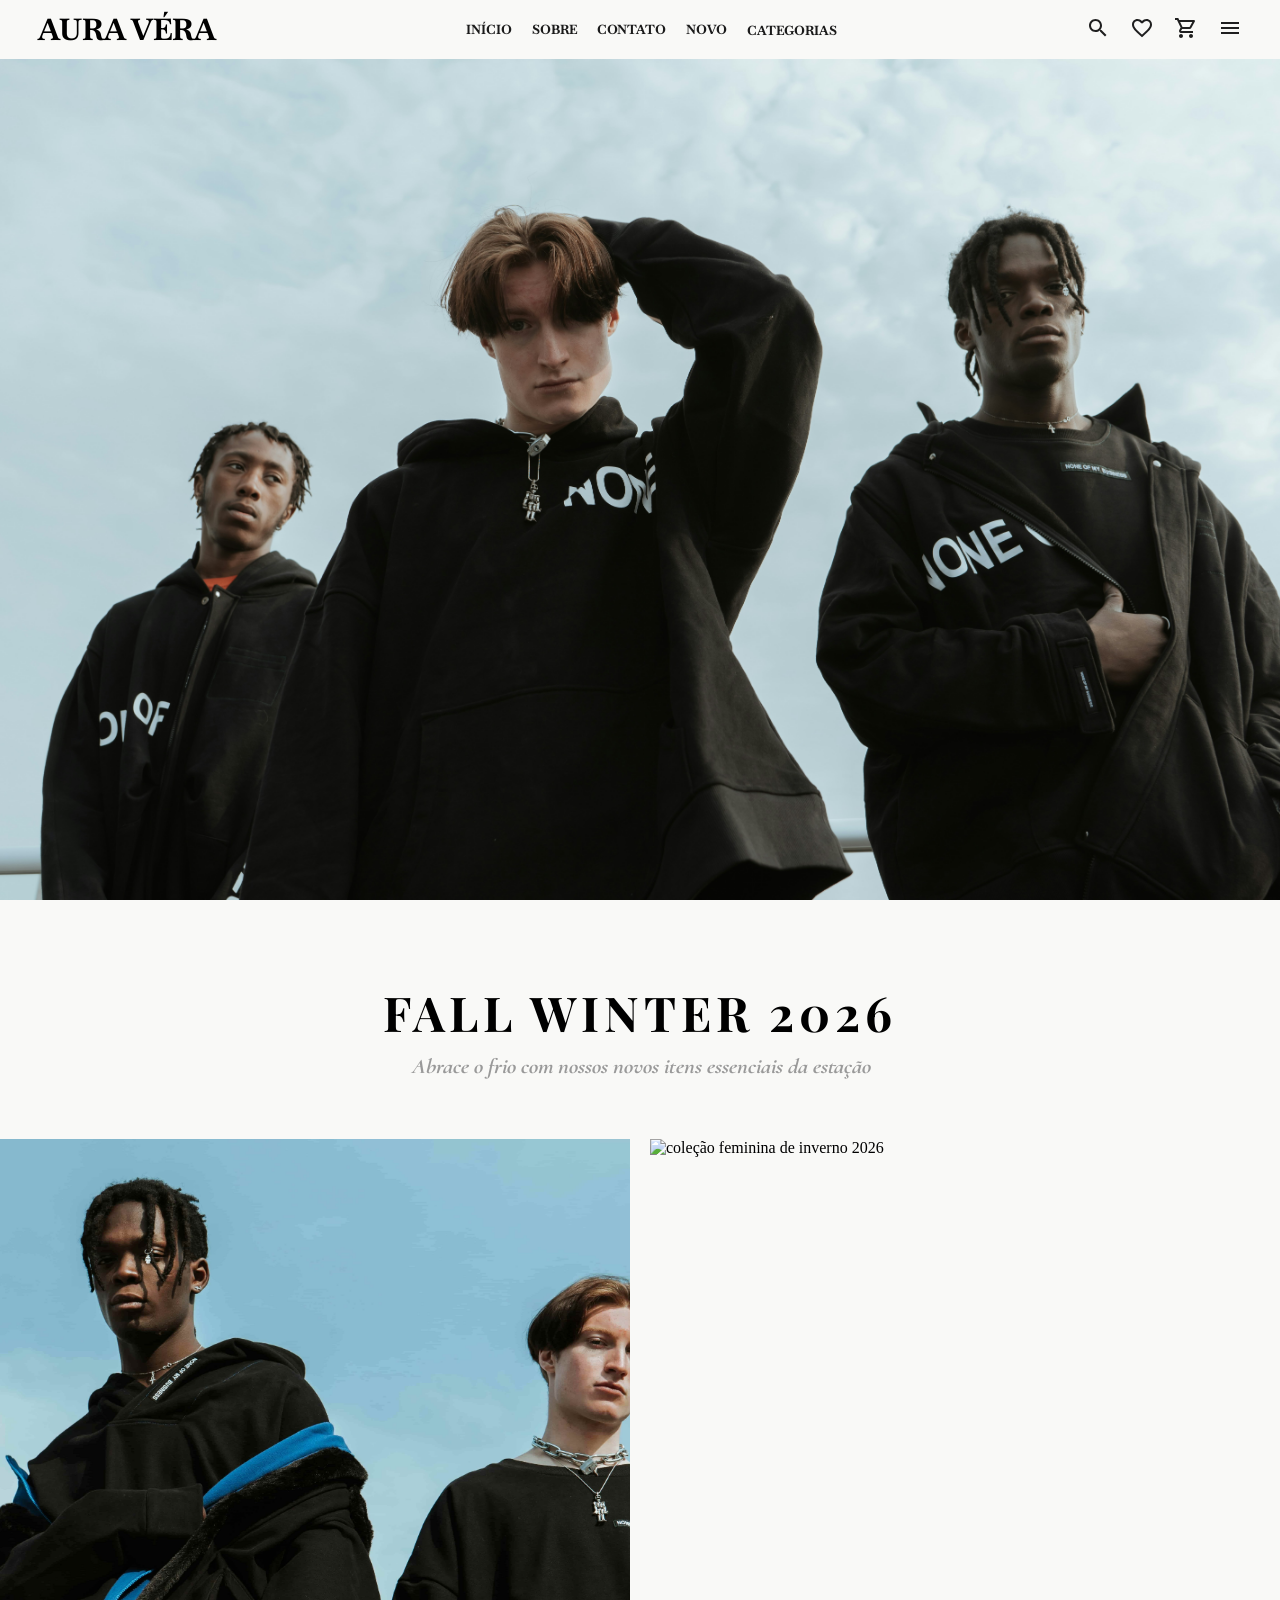
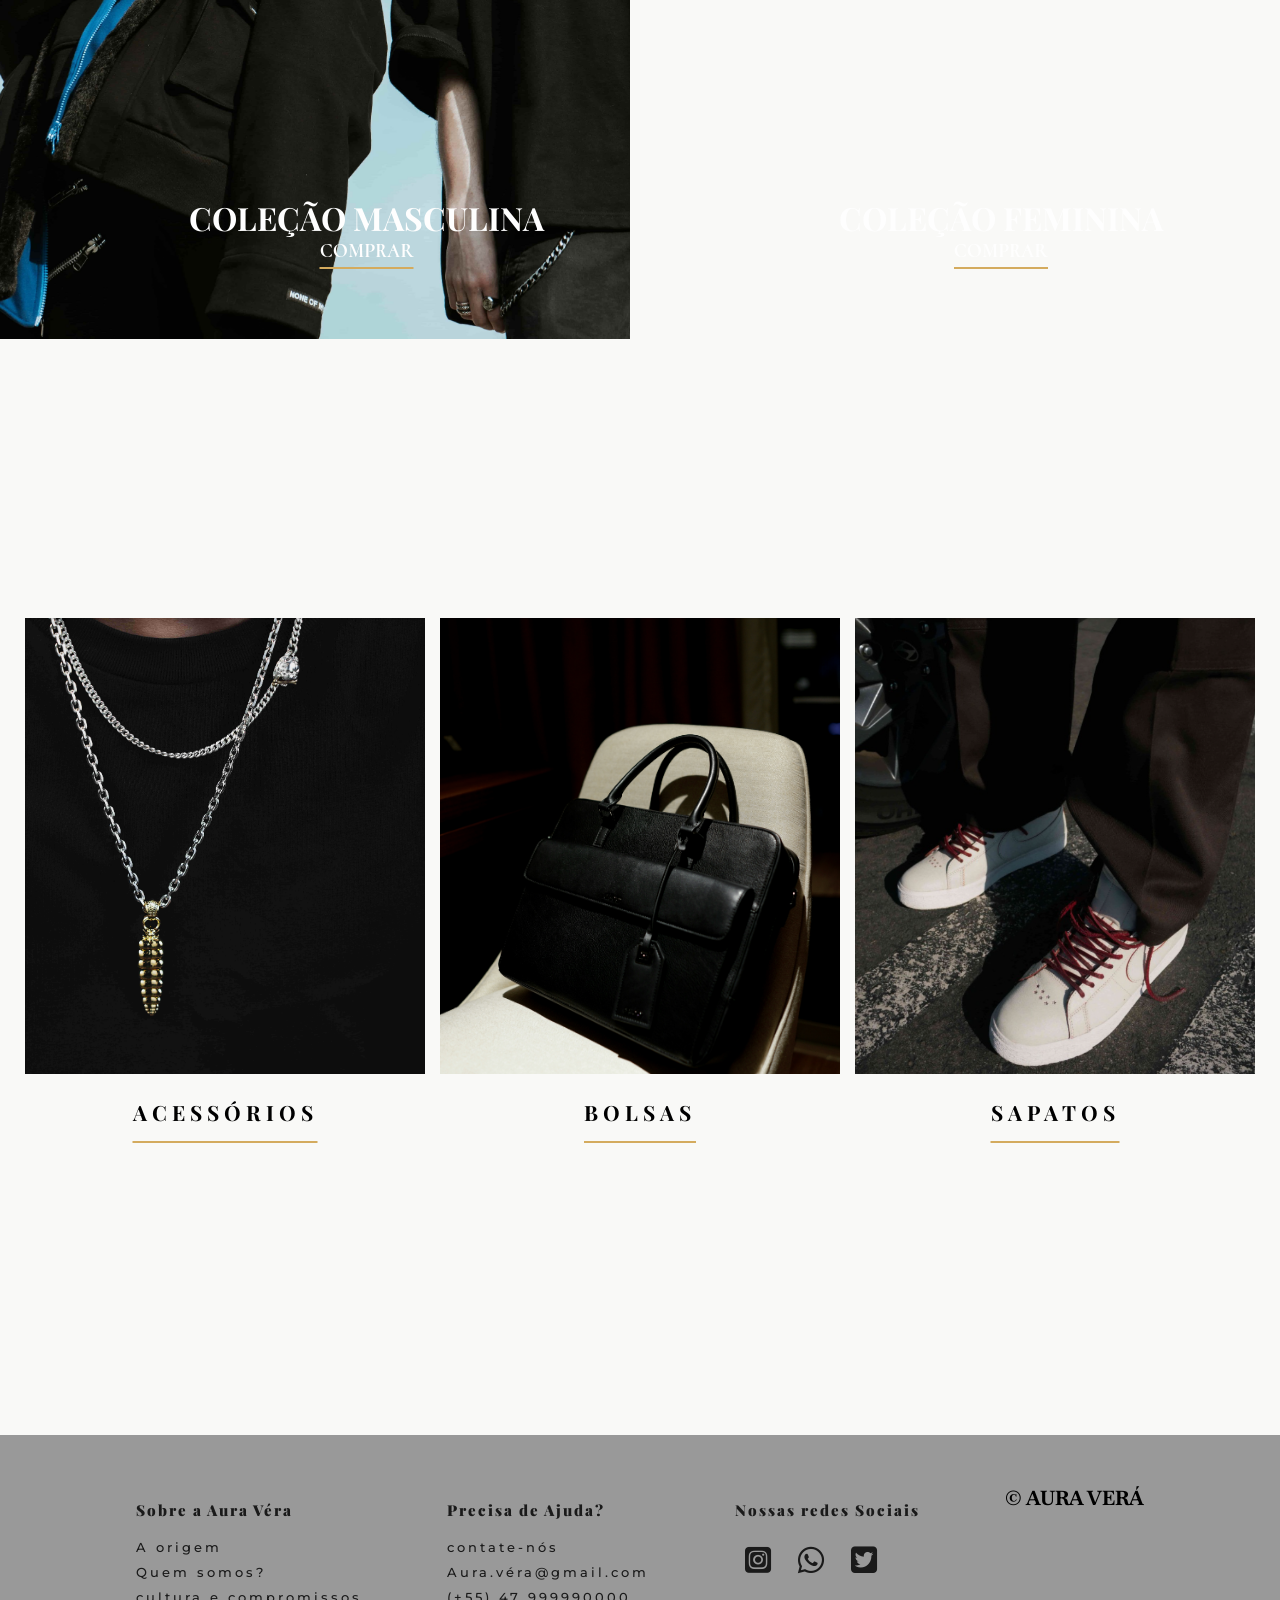
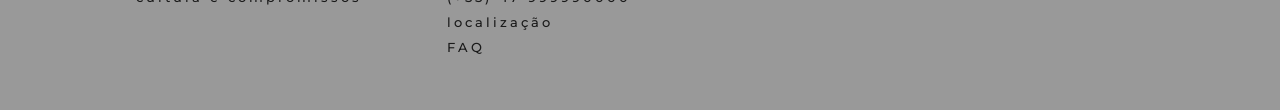
==== commit 835398ea: "font-size do sobre" ====
--- a/index.html
+++ b/index.html
@@ -65,7 +65,7 @@
         </svg></a>
     </span>
   </nav>
-  </nav>
+  
   <header class="hero"></header>
 
   <main>
@@ -147,6 +147,7 @@
     <a href="https://web.whatsapp.com/"><i class="fa-brands fa-whatsapp"></i></a>
     <a href="https://x.com/?lang=pt"><i class="fa-brands fa-square-twitter"></i></a>
   </section>
+  <p class="copy">&copy AURA VERÁ</p>
 </footer>
 
 </html>
--- a/css/style.css
+++ b/css/style.css
@@ -270,7 +270,7 @@
 .sobre p {
   font-family: var(--leitura4);
   font-weight: 400;
-  font-size: 11px;
+  font-size: 13px;
   line-height: 1.5rem; /*espaço entre as letras*/
   text-align: justify;
   margin-bottom: 100px;
@@ -588,16 +588,22 @@
   color: var(--texto1);
   font-family: var(--font1);
   font-size: 15px;
-  font-weight: 800;
+  font-weight: 900;
   line-height:50px;
   letter-spacing: 2px;
  
 }
+.copy{
+  font-family: var(--font2);
+  font-weight: 900;
+  font-size: 20px;
+}
 footer a{
   color: var(--texto1);
   font-family: var(--leitura4);
   font-size: 13px;
-  letter-spacing: 2px;
+  letter-spacing: 3px;
+  line-height: 25px;
   font-weight: 500; 
   text-decoration: none;
   color: var(--texto1);
